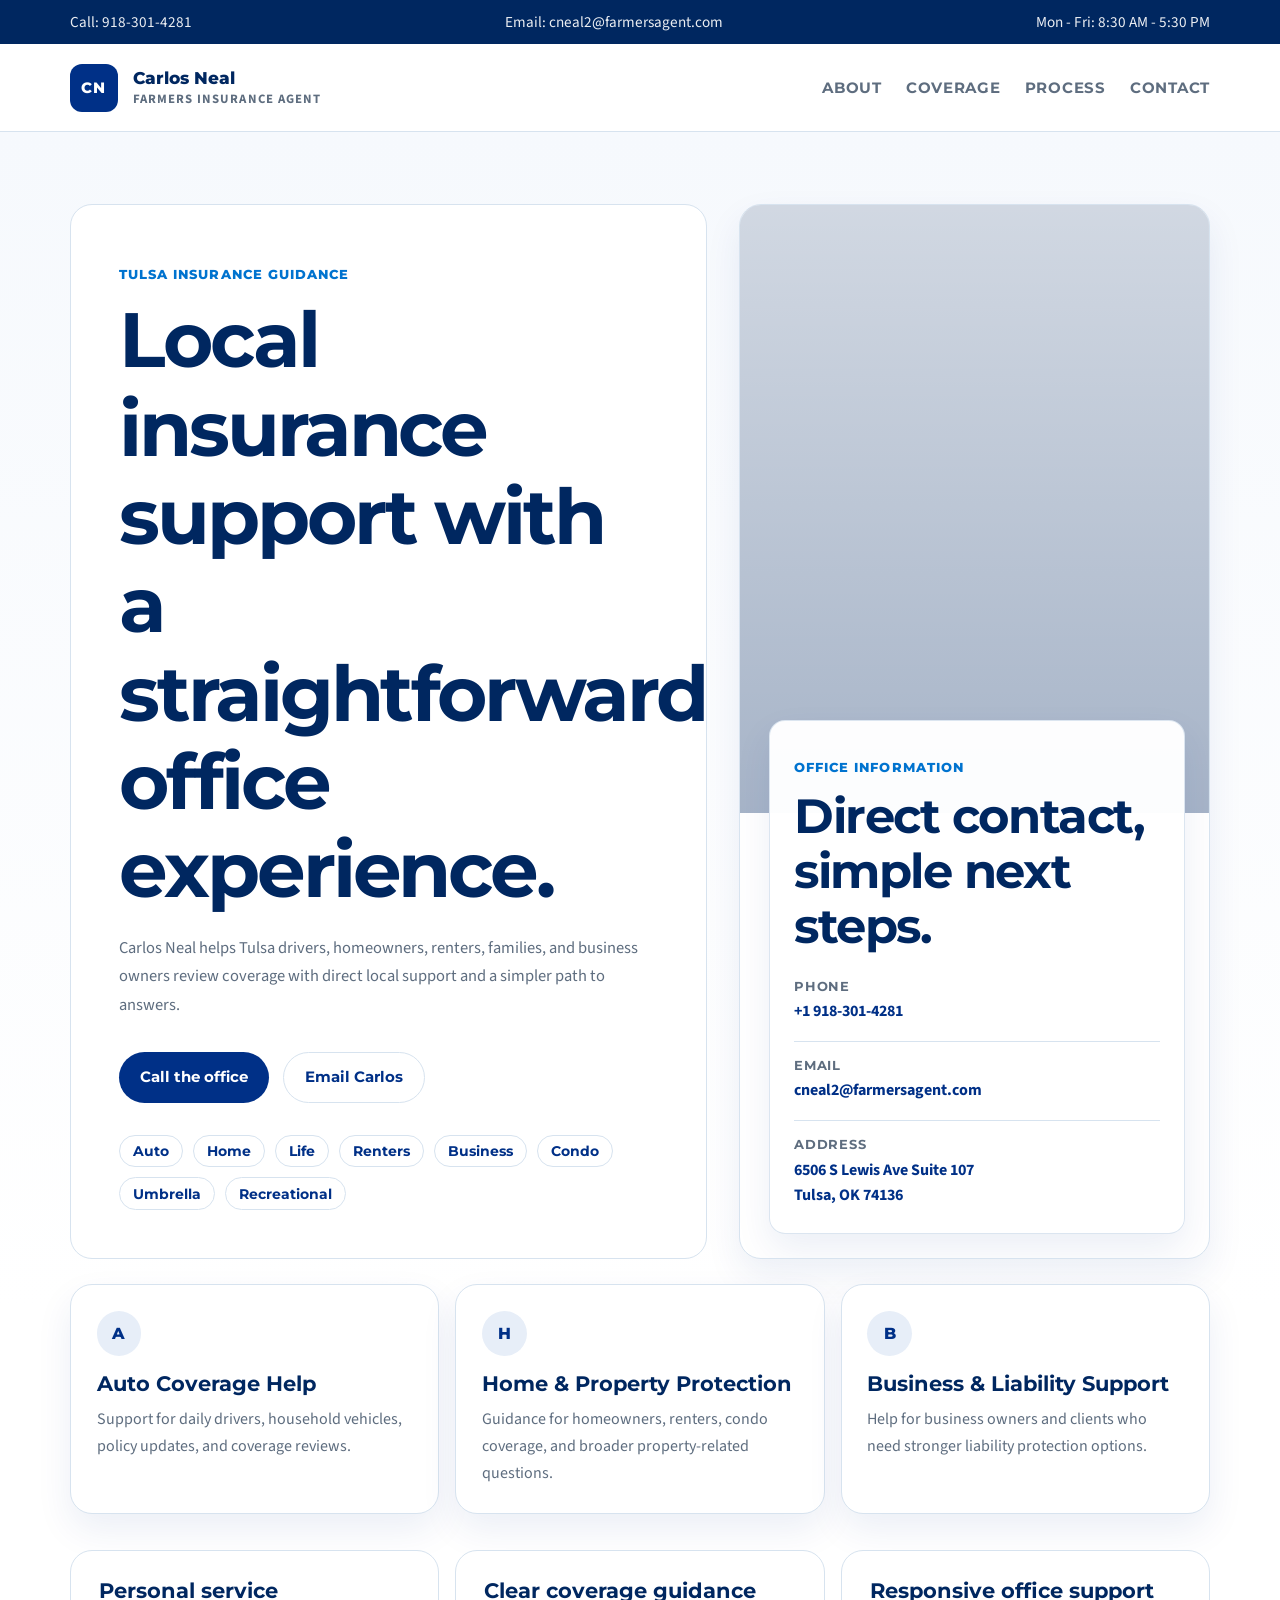
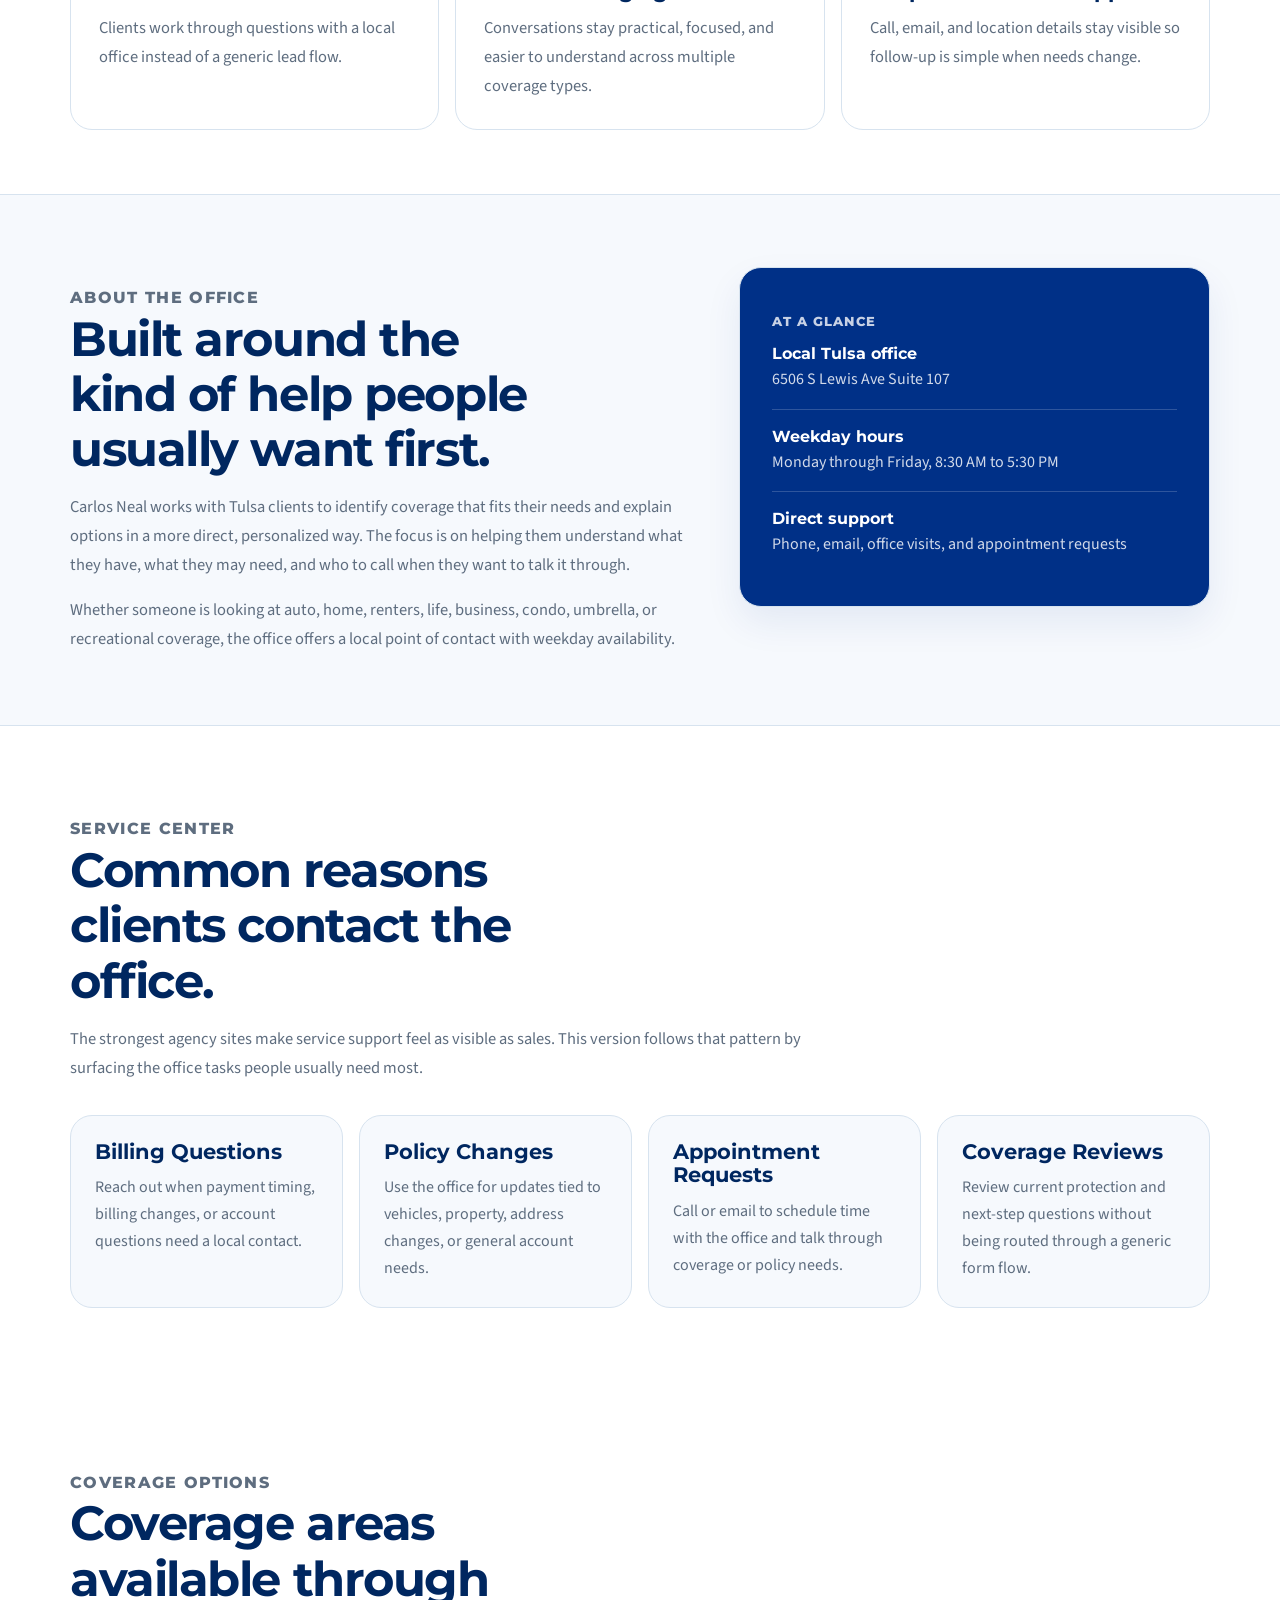
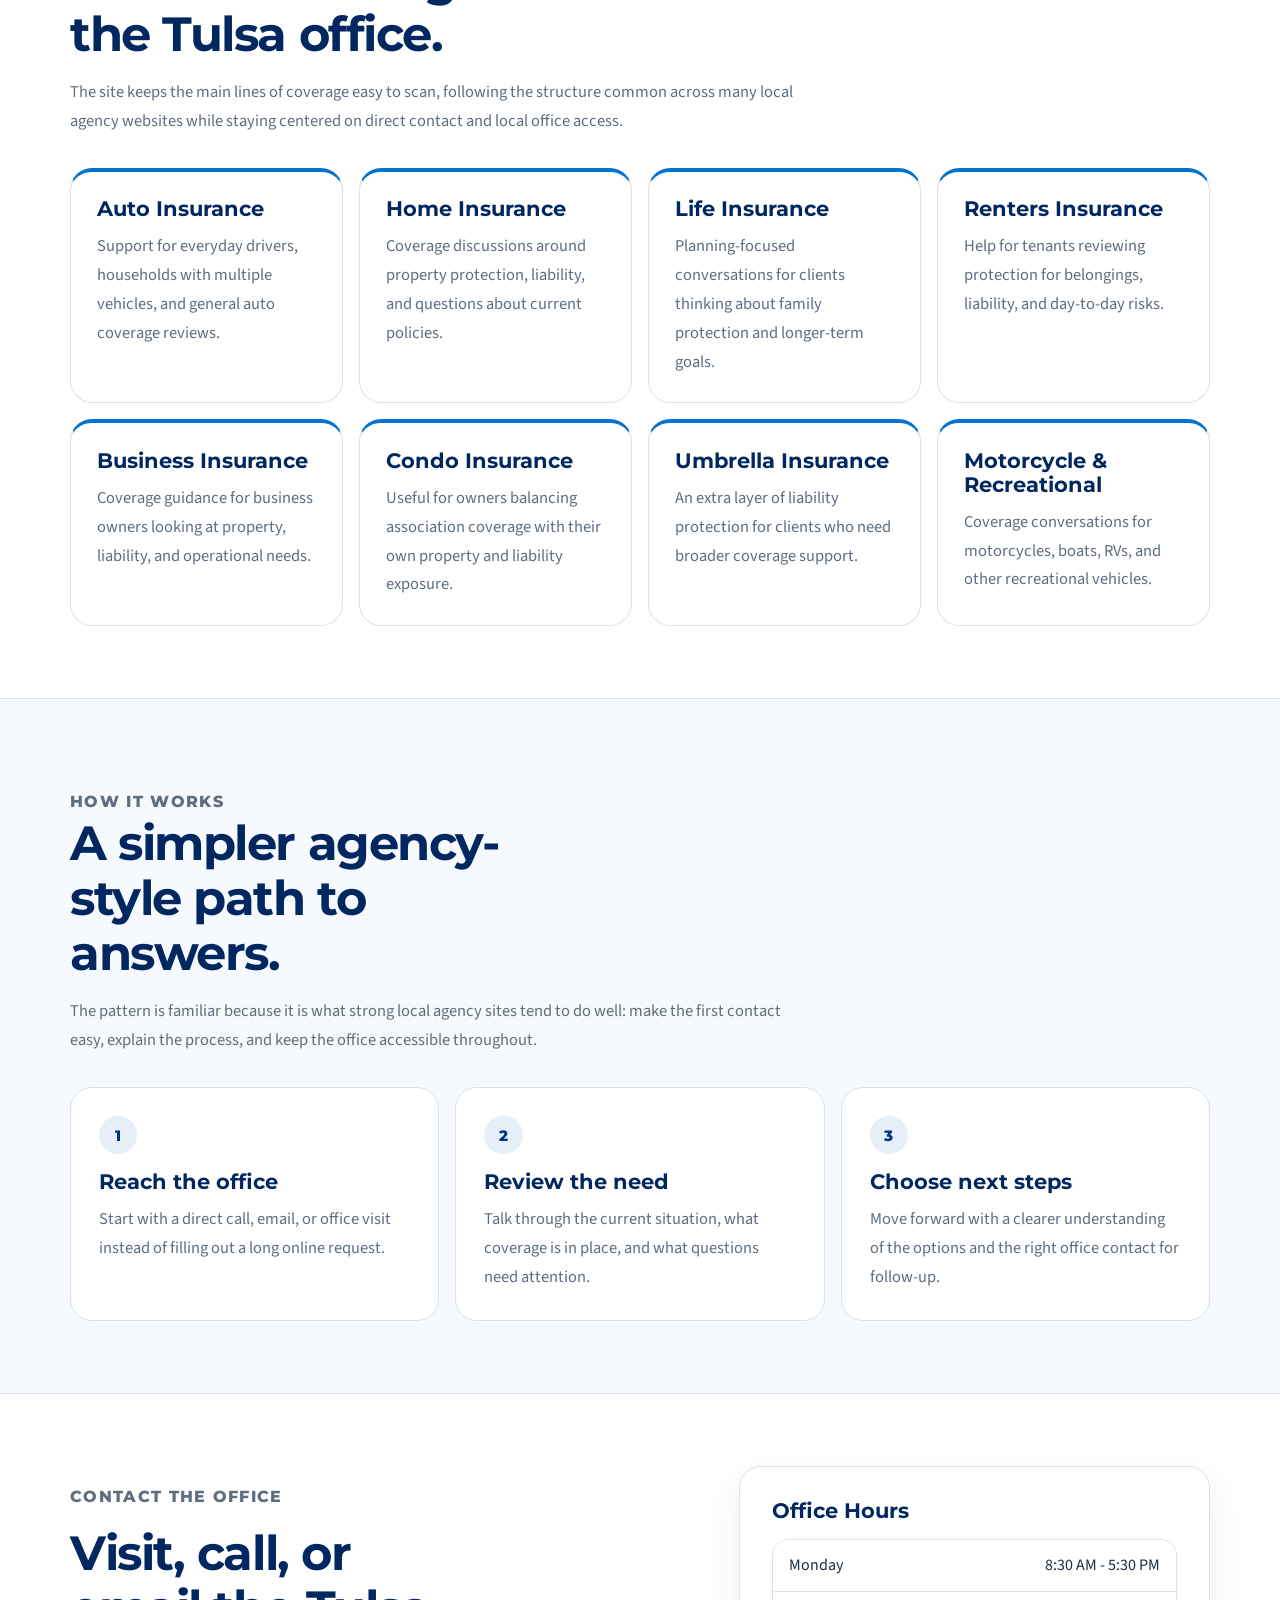
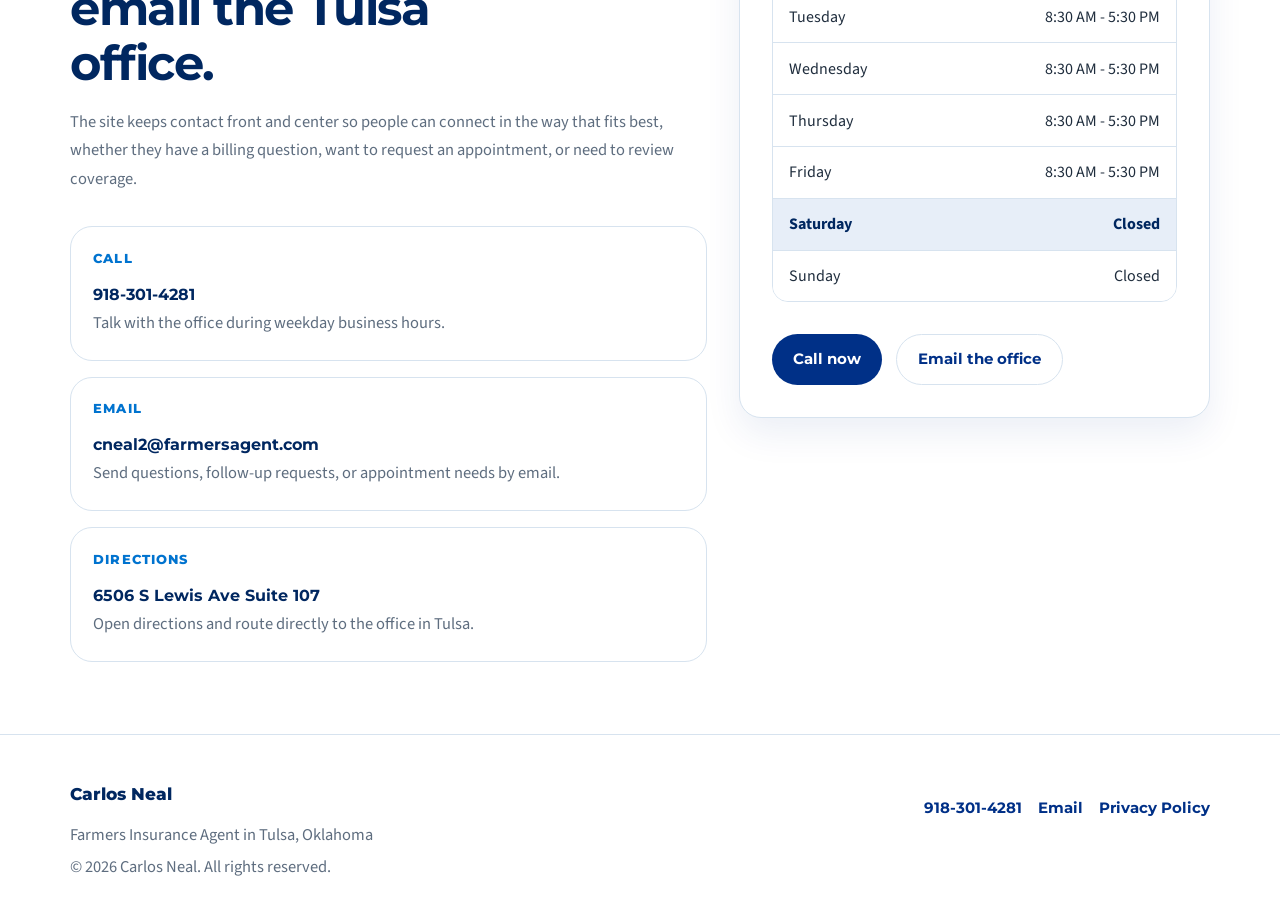
==== index.html @ a87cda7f "Add stronger visual layout inspired by KC Insurance Solutions" ====
<!DOCTYPE html>
<html lang="en">
<head>
    <meta charset="UTF-8">
    <meta name="viewport" content="width=device-width, initial-scale=1.0">
    <title>Carlos Neal | Tulsa Insurance Guidance</title>
    <meta name="description" content="Carlos Neal is a Farmers Insurance agent in Tulsa, Oklahoma offering personalized help with auto, home, life, renters, business, condo, umbrella, and recreational coverage.">
    <meta property="og:title" content="Carlos Neal | Tulsa Insurance Guidance">
    <meta property="og:description" content="Local insurance guidance in Tulsa with direct office contact, straightforward coverage conversations, and a personalized approach.">
    <meta property="og:type" content="website">
    <meta property="og:site_name" content="Carlos Neal Insurance">
    <meta name="theme-color" content="#003087">
    <link rel="preconnect" href="https://fonts.googleapis.com">
    <link rel="preconnect" href="https://fonts.gstatic.com" crossorigin>
    <link href="https://fonts.googleapis.com/css2?family=Montserrat:wght@500;600;700;800&family=Source+Sans+3:wght@400;500;600;700&display=swap" rel="stylesheet">
    <link rel="icon" type="image/svg+xml" href="favicon.svg">
    <link rel="stylesheet" href="styles.css">
    <script type="application/ld+json">
        {
            "@context": "https://schema.org",
            "@type": "InsuranceAgency",
            "name": "Carlos Neal",
            "description": "Tulsa Farmers Insurance agent helping clients review auto, home, life, renters, business, condo, umbrella, and recreational coverage.",
            "url": "https://agents.farmers.com/ok/tulsa/carlos-neal/",
            "telephone": "+1-918-301-4281",
            "email": "cneal2@farmersagent.com",
            "address": {
                "@type": "PostalAddress",
                "streetAddress": "6506 S Lewis Ave Suite 107",
                "addressLocality": "Tulsa",
                "addressRegion": "OK",
                "postalCode": "74136",
                "addressCountry": "US"
            },
            "openingHoursSpecification": [
                {
                    "@type": "OpeningHoursSpecification",
                    "dayOfWeek": "Monday",
                    "opens": "08:30",
                    "closes": "17:30"
                },
                {
                    "@type": "OpeningHoursSpecification",
                    "dayOfWeek": "Tuesday",
                    "opens": "08:30",
                    "closes": "17:30"
                },
                {
                    "@type": "OpeningHoursSpecification",
                    "dayOfWeek": "Wednesday",
                    "opens": "08:30",
                    "closes": "17:30"
                },
                {
                    "@type": "OpeningHoursSpecification",
                    "dayOfWeek": "Thursday",
                    "opens": "08:30",
                    "closes": "17:30"
                },
                {
                    "@type": "OpeningHoursSpecification",
                    "dayOfWeek": "Friday",
                    "opens": "08:30",
                    "closes": "17:30"
                }
            ],
            "areaServed": {
                "@type": "City",
                "name": "Tulsa"
            }
        }
    </script>
</head>
<body>
    <div class="utility-bar">
        <div class="container utility-row">
            <a href="tel:+19183014281">Call: 918-301-4281</a>
            <a href="mailto:cneal2@farmersagent.com">Email: cneal2@farmersagent.com</a>
            <span>Mon - Fri: 8:30 AM - 5:30 PM</span>
        </div>
    </div>

    <header class="site-header">
        <div class="container header-row">
            <a class="brand" href="#top" aria-label="Carlos Neal home">
                <span class="brand-badge">CN</span>
                <span class="brand-copy">
                    <span class="brand-name">Carlos Neal</span>
                    <span class="brand-subtitle">Farmers Insurance Agent</span>
                </span>
            </a>

            <button class="menu-toggle" type="button" aria-expanded="false" aria-controls="site-nav">
                Menu
            </button>

            <nav class="site-nav" id="site-nav" aria-label="Primary">
                <a href="#about">About</a>
                <a href="#coverage">Coverage</a>
                <a href="#process">Process</a>
                <a href="#contact" class="nav-link-strong">Contact</a>
            </nav>
        </div>
    </header>

    <main id="top">
        <section class="hero">
            <div class="container hero-layout">
                <div class="hero-copy reveal">
                    <p class="eyebrow">Tulsa Insurance Guidance</p>
                    <h1>Local insurance support with a straightforward office experience.</h1>
                    <p class="lead">
                        Carlos Neal helps Tulsa drivers, homeowners, renters, families, and business owners review
                        coverage with direct local support and a simpler path to answers.
                    </p>

                    <div class="hero-actions">
                        <a class="button button-primary" href="tel:+19183014281">Call the office</a>
                        <a class="button button-secondary" href="mailto:cneal2@farmersagent.com">Email Carlos</a>
                    </div>

                    <div class="coverage-pills" aria-label="Coverage categories">
                        <span>Auto</span>
                        <span>Home</span>
                        <span>Life</span>
                        <span>Renters</span>
                        <span>Business</span>
                        <span>Condo</span>
                        <span>Umbrella</span>
                        <span>Recreational</span>
                    </div>
                </div>

                <aside class="hero-media reveal" aria-label="Tulsa office overview">
                    <div class="hero-media-image"></div>
                    <div class="hero-media-card">
                        <p class="card-kicker">Office information</p>
                        <h2>Direct contact, simple next steps.</h2>

                        <div class="office-detail-list">
                            <div class="office-detail">
                                <span>Phone</span>
                                <a href="tel:+19183014281">+1 918-301-4281</a>
                            </div>
                            <div class="office-detail">
                                <span>Email</span>
                                <a href="mailto:cneal2@farmersagent.com">cneal2@farmersagent.com</a>
                            </div>
                            <div class="office-detail">
                                <span>Address</span>
                                <a href="https://maps.google.com/?q=6506+S+Lewis+Ave+Suite+107+Tulsa+OK+74136" target="_blank" rel="noreferrer">
                                    6506 S Lewis Ave Suite 107<br>
                                    Tulsa, OK 74136
                                </a>
                            </div>
                        </div>
                    </div>
                </aside>
            </div>
        </section>

        <section class="service-highlights">
            <div class="container highlight-grid">
                <article class="highlight-card reveal">
                    <span class="highlight-icon">A</span>
                    <h3>Auto Coverage Help</h3>
                    <p>Support for daily drivers, household vehicles, policy updates, and coverage reviews.</p>
                </article>
                <article class="highlight-card reveal">
                    <span class="highlight-icon">H</span>
                    <h3>Home &amp; Property Protection</h3>
                    <p>Guidance for homeowners, renters, condo coverage, and broader property-related questions.</p>
                </article>
                <article class="highlight-card reveal">
                    <span class="highlight-icon">B</span>
                    <h3>Business &amp; Liability Support</h3>
                    <p>Help for business owners and clients who need stronger liability protection options.</p>
                </article>
            </div>
        </section>

        <section class="trust-section">
            <div class="container trust-grid">
                <article class="trust-card reveal">
                    <h3>Personal service</h3>
                    <p>Clients work through questions with a local office instead of a generic lead flow.</p>
                </article>
                <article class="trust-card reveal">
                    <h3>Clear coverage guidance</h3>
                    <p>Conversations stay practical, focused, and easier to understand across multiple coverage types.</p>
                </article>
                <article class="trust-card reveal">
                    <h3>Responsive office support</h3>
                    <p>Call, email, and location details stay visible so follow-up is simple when needs change.</p>
                </article>
            </div>
        </section>

        <section class="section section-soft" id="about">
            <div class="container split-layout">
                <div class="section-copy reveal">
                    <p class="eyebrow">About The Office</p>
                    <h2>Built around the kind of help people usually want first.</h2>
                    <p>
                        Carlos Neal works with Tulsa clients to identify coverage that fits their needs and explain
                        options in a more direct, personalized way. The focus is on helping them understand what they
                        have, what they may need, and who to call when they want to talk it through.
                    </p>
                    <p>
                        Whether someone is looking at auto, home, renters, life, business, condo, umbrella, or
                        recreational coverage, the office offers a local point of contact with weekday availability.
                    </p>
                </div>

                <div class="statement-card reveal">
                    <p class="statement-kicker">At a glance</p>
                    <div class="statement-item">
                        <strong>Local Tulsa office</strong>
                        <span>6506 S Lewis Ave Suite 107</span>
                    </div>
                    <div class="statement-item">
                        <strong>Weekday hours</strong>
                        <span>Monday through Friday, 8:30 AM to 5:30 PM</span>
                    </div>
                    <div class="statement-item">
                        <strong>Direct support</strong>
                        <span>Phone, email, office visits, and appointment requests</span>
                    </div>
                </div>
            </div>
        </section>

        <section class="section">
            <div class="container">
                <div class="section-heading reveal">
                    <p class="eyebrow">Service Center</p>
                    <h2>Common reasons clients contact the office.</h2>
                    <p>
                        The strongest agency sites make service support feel as visible as sales. This version follows
                        that pattern by surfacing the office tasks people usually need most.
                    </p>
                </div>

                <div class="service-center-grid">
                    <article class="service-center-card reveal">
                        <h3>Billing Questions</h3>
                        <p>Reach out when payment timing, billing changes, or account questions need a local contact.</p>
                    </article>
                    <article class="service-center-card reveal">
                        <h3>Policy Changes</h3>
                        <p>Use the office for updates tied to vehicles, property, address changes, or general account needs.</p>
                    </article>
                    <article class="service-center-card reveal">
                        <h3>Appointment Requests</h3>
                        <p>Call or email to schedule time with the office and talk through coverage or policy needs.</p>
                    </article>
                    <article class="service-center-card reveal">
                        <h3>Coverage Reviews</h3>
                        <p>Review current protection and next-step questions without being routed through a generic form flow.</p>
                    </article>
                </div>
            </div>
        </section>

        <section class="section" id="coverage">
            <div class="container">
                <div class="section-heading reveal">
                    <p class="eyebrow">Coverage Options</p>
                    <h2>Coverage areas available through the Tulsa office.</h2>
                    <p>
                        The site keeps the main lines of coverage easy to scan, following the structure common across
                        many local agency websites while staying centered on direct contact and local office access.
                    </p>
                </div>

                <div class="coverage-grid">
                    <article class="coverage-card reveal">
                        <h3>Auto Insurance</h3>
                        <p>Support for everyday drivers, households with multiple vehicles, and general auto coverage reviews.</p>
                    </article>
                    <article class="coverage-card reveal">
                        <h3>Home Insurance</h3>
                        <p>Coverage discussions around property protection, liability, and questions about current policies.</p>
                    </article>
                    <article class="coverage-card reveal">
                        <h3>Life Insurance</h3>
                        <p>Planning-focused conversations for clients thinking about family protection and longer-term goals.</p>
                    </article>
                    <article class="coverage-card reveal">
                        <h3>Renters Insurance</h3>
                        <p>Help for tenants reviewing protection for belongings, liability, and day-to-day risks.</p>
                    </article>
                    <article class="coverage-card reveal">
                        <h3>Business Insurance</h3>
                        <p>Coverage guidance for business owners looking at property, liability, and operational needs.</p>
                    </article>
                    <article class="coverage-card reveal">
                        <h3>Condo Insurance</h3>
                        <p>Useful for owners balancing association coverage with their own property and liability exposure.</p>
                    </article>
                    <article class="coverage-card reveal">
                        <h3>Umbrella Insurance</h3>
                        <p>An extra layer of liability protection for clients who need broader coverage support.</p>
                    </article>
                    <article class="coverage-card reveal">
                        <h3>Motorcycle &amp; Recreational</h3>
                        <p>Coverage conversations for motorcycles, boats, RVs, and other recreational vehicles.</p>
                    </article>
                </div>
            </div>
        </section>

        <section class="section section-soft" id="process">
            <div class="container">
                <div class="section-heading reveal">
                    <p class="eyebrow">How It Works</p>
                    <h2>A simpler agency-style path to answers.</h2>
                    <p>
                        The pattern is familiar because it is what strong local agency sites tend to do well: make the
                        first contact easy, explain the process, and keep the office accessible throughout.
                    </p>
                </div>

                <div class="process-grid">
                    <article class="process-card reveal">
                        <span class="process-step">1</span>
                        <h3>Reach the office</h3>
                        <p>Start with a direct call, email, or office visit instead of filling out a long online request.</p>
                    </article>
                    <article class="process-card reveal">
                        <span class="process-step">2</span>
                        <h3>Review the need</h3>
                        <p>Talk through the current situation, what coverage is in place, and what questions need attention.</p>
                    </article>
                    <article class="process-card reveal">
                        <span class="process-step">3</span>
                        <h3>Choose next steps</h3>
                        <p>Move forward with a clearer understanding of the options and the right office contact for follow-up.</p>
                    </article>
                </div>
            </div>
        </section>

        <section class="section" id="contact">
            <div class="container contact-layout">
                <div class="contact-copy reveal">
                    <p class="eyebrow">Contact The Office</p>
                    <h2>Visit, call, or email the Tulsa office.</h2>
                    <p>
                        The site keeps contact front and center so people can connect in the way that fits best,
                        whether they have a billing question, want to request an appointment, or need to review coverage.
                    </p>

                    <div class="contact-cards">
                        <a class="contact-card reveal" href="tel:+19183014281">
                            <span>Call</span>
                            <strong>918-301-4281</strong>
                            <p>Talk with the office during weekday business hours.</p>
                        </a>
                        <a class="contact-card reveal" href="mailto:cneal2@farmersagent.com">
                            <span>Email</span>
                            <strong>cneal2@farmersagent.com</strong>
                            <p>Send questions, follow-up requests, or appointment needs by email.</p>
                        </a>
                        <a class="contact-card reveal" href="https://maps.google.com/?q=6506+S+Lewis+Ave+Suite+107+Tulsa+OK+74136" target="_blank" rel="noreferrer">
                            <span>Directions</span>
                            <strong>6506 S Lewis Ave Suite 107</strong>
                            <p>Open directions and route directly to the office in Tulsa.</p>
                        </a>
                    </div>
                </div>

                <div class="hours-panel reveal">
                    <h3>Office Hours</h3>
                    <div class="hours-list" aria-label="Office hours">
                        <div class="hours-row" data-day="1"><span>Monday</span><span>8:30 AM - 5:30 PM</span></div>
                        <div class="hours-row" data-day="2"><span>Tuesday</span><span>8:30 AM - 5:30 PM</span></div>
                        <div class="hours-row" data-day="3"><span>Wednesday</span><span>8:30 AM - 5:30 PM</span></div>
                        <div class="hours-row" data-day="4"><span>Thursday</span><span>8:30 AM - 5:30 PM</span></div>
                        <div class="hours-row" data-day="5"><span>Friday</span><span>8:30 AM - 5:30 PM</span></div>
                        <div class="hours-row" data-day="6"><span>Saturday</span><span>Closed</span></div>
                        <div class="hours-row" data-day="0"><span>Sunday</span><span>Closed</span></div>
                    </div>

                    <div class="hours-actions">
                        <a class="button button-primary" href="tel:+19183014281">Call now</a>
                        <a class="button button-secondary" href="mailto:cneal2@farmersagent.com">Email the office</a>
                    </div>
                </div>
            </div>
        </section>
    </main>

    <footer class="site-footer">
        <div class="container footer-row">
            <div>
                <p class="footer-title">Carlos Neal</p>
                <p class="footer-text">Farmers Insurance Agent in Tulsa, Oklahoma</p>
            </div>
            <div class="footer-links">
                <a href="tel:+19183014281">918-301-4281</a>
                <a href="mailto:cneal2@farmersagent.com">Email</a>
                <a href="privacy-policy.html">Privacy Policy</a>
            </div>
        </div>
        <div class="container footer-bottom">
            <p>&copy; <span id="currentYear"></span> Carlos Neal. All rights reserved.</p>
        </div>
    </footer>

    <script src="script.js"></script>
</body>
</html>
---- styles.css ----
:root {
    --blue-950: #002760;
    --blue-900: #003087;
    --blue-700: #0073cf;
    --blue-050: #e7eef8;
    --blue-025: #f6f9fd;
    --text-900: #1f2d3d;
    --text-700: #5e6d7f;
    --line: #d7e3ef;
    --white: #ffffff;
    --shadow-soft: 0 16px 36px rgba(0, 48, 135, 0.08);
    --radius-lg: 22px;
    --radius-md: 16px;
    --radius-sm: 10px;
    --container: 1140px;
}

* {
    box-sizing: border-box;
}

html {
    scroll-behavior: smooth;
}

body {
    margin: 0;
    font-family: "Source Sans 3", sans-serif;
    color: var(--text-900);
    background: var(--white);
}

a {
    color: inherit;
}

button,
input,
textarea,
select {
    font: inherit;
}

.container {
    width: min(var(--container), calc(100% - 2rem));
    margin: 0 auto;
}

.utility-bar {
    background: var(--blue-950);
    color: rgba(255, 255, 255, 0.92);
    font-size: 0.95rem;
}

.utility-row {
    display: flex;
    flex-wrap: wrap;
    justify-content: space-between;
    gap: 0.75rem 1.5rem;
    padding: 0.7rem 0;
}

.utility-row a {
    text-decoration: none;
}

.site-header {
    position: sticky;
    top: 0;
    z-index: 100;
    background: rgba(255, 255, 255, 0.97);
    border-bottom: 1px solid var(--line);
    backdrop-filter: blur(12px);
}

.header-row {
    display: flex;
    align-items: center;
    justify-content: space-between;
    gap: 1.5rem;
    min-height: 5.4rem;
}

.brand {
    display: inline-flex;
    align-items: center;
    gap: 0.95rem;
    text-decoration: none;
}

.brand-badge {
    display: inline-flex;
    align-items: center;
    justify-content: center;
    width: 3rem;
    height: 3rem;
    border-radius: 12px;
    background: var(--blue-900);
    color: var(--white);
    font-family: "Montserrat", sans-serif;
    font-size: 0.95rem;
    font-weight: 800;
    letter-spacing: 0.08em;
}

.brand-copy {
    display: grid;
    gap: 0.12rem;
}

.brand-name,
.footer-title {
    font-family: "Montserrat", sans-serif;
    font-size: 1.05rem;
    font-weight: 800;
    color: var(--blue-950);
}

.brand-subtitle {
    color: var(--text-700);
    font-size: 0.8rem;
    font-weight: 700;
    letter-spacing: 0.08em;
    text-transform: uppercase;
}

.site-nav {
    display: flex;
    align-items: center;
    gap: 1.5rem;
}

.site-nav a {
    font-family: "Montserrat", sans-serif;
    font-size: 0.92rem;
    font-weight: 700;
    color: var(--text-700);
    text-decoration: none;
    text-transform: uppercase;
    letter-spacing: 0.05em;
}

.site-nav a:hover,
.site-nav a:focus-visible,
.nav-link-strong {
    color: var(--blue-900);
}

.site-nav-static {
    display: flex !important;
    position: static;
    padding: 0;
    border: 0;
    background: transparent;
    box-shadow: none;
}

.menu-toggle {
    display: none;
    padding: 0.75rem 1rem;
    border: 1px solid var(--line);
    border-radius: 999px;
    background: var(--white);
    color: var(--blue-900);
    font-family: "Montserrat", sans-serif;
    font-size: 0.9rem;
    font-weight: 700;
}

.hero {
    padding: 4.5rem 0 3rem;
    background: linear-gradient(180deg, var(--blue-025) 0%, var(--white) 100%);
}

.hero-layout,
.split-layout,
.contact-layout {
    display: grid;
    grid-template-columns: minmax(0, 1.15fr) minmax(320px, 0.85fr);
    gap: 2rem;
    align-items: start;
}

.hero-copy,
.hero-card,
.hero-media,
.trust-card,
.highlight-card,
.statement-card,
.coverage-card,
.process-card,
.contact-card,
.service-center-card,
.hours-panel,
.policy-card {
    background: var(--white);
    border: 1px solid var(--line);
    border-radius: var(--radius-lg);
}

.hero-copy {
    padding: 3rem;
}

.hero-card,
.hero-media,
.statement-card,
.hours-panel,
.policy-card {
    padding: 2rem;
    box-shadow: var(--shadow-soft);
}

.eyebrow,
.card-kicker,
.statement-kicker,
.contact-card span {
    display: inline-block;
    margin-bottom: 0.9rem;
    color: var(--blue-700);
    font-family: "Montserrat", sans-serif;
    font-size: 0.82rem;
    font-weight: 800;
    letter-spacing: 0.08em;
    text-transform: uppercase;
}

h1,
h2,
h3 {
    margin: 0;
    font-family: "Montserrat", sans-serif;
    color: var(--blue-950);
    line-height: 1.15;
}

h1 {
    max-width: 11ch;
    font-size: clamp(3rem, 6vw, 4.9rem);
    letter-spacing: -0.04em;
}

h2 {
    max-width: 14ch;
    font-size: clamp(2rem, 4vw, 3rem);
    letter-spacing: -0.03em;
}

h3 {
    font-size: 1.3rem;
}

.lead,
.section-heading p,
.section-copy p,
.trust-card p,
.coverage-card p,
.process-card p,
.contact-card p,
.footer-text,
.footer-bottom p,
.office-callout,
.policy-copy p,
.policy-copy li {
    margin: 0;
    color: var(--text-700);
    font-size: 1.03rem;
    line-height: 1.75;
}

.lead {
    margin-top: 1.2rem;
    max-width: 42rem;
}

.hero-actions,
.hours-actions {
    display: flex;
    flex-wrap: wrap;
    gap: 0.9rem;
    margin-top: 2rem;
}

.button {
    display: inline-flex;
    align-items: center;
    justify-content: center;
    min-height: 3.15rem;
    padding: 0.85rem 1.3rem;
    border-radius: 999px;
    font-family: "Montserrat", sans-serif;
    font-size: 0.92rem;
    font-weight: 700;
    text-decoration: none;
    transition: transform 160ms ease, background-color 160ms ease, color 160ms ease, border-color 160ms ease;
}

.button:hover,
.button:focus-visible {
    transform: translateY(-1px);
}

.button-primary {
    background: var(--blue-900);
    color: var(--white);
}

.button-primary:hover,
.button-primary:focus-visible {
    background: var(--blue-950);
}

.button-secondary {
    border: 1px solid var(--line);
    background: var(--white);
    color: var(--blue-900);
}

.button-secondary:hover,
.button-secondary:focus-visible {
    border-color: var(--blue-700);
}

.coverage-pills {
    display: flex;
    flex-wrap: wrap;
    gap: 0.65rem;
    margin-top: 2rem;
}

.coverage-pills span {
    padding: 0.45rem 0.8rem;
    border: 1px solid var(--line);
    border-radius: 999px;
    background: var(--white);
    color: var(--blue-900);
    font-family: "Montserrat", sans-serif;
    font-size: 0.86rem;
    font-weight: 700;
}

.hero-card h2 {
    max-width: 10ch;
}

.hero-media {
    position: relative;
    min-height: 100%;
    padding: 0;
    overflow: hidden;
}

.hero-media-image {
    min-height: 100%;
    background:
        linear-gradient(180deg, rgba(0, 39, 96, 0.18), rgba(0, 39, 96, 0.35)),
        url('https://www.publicdomainpictures.net/pictures/120000/velka/tulsa-oklahoma-downtown-1425480245xHe.jpg');
    background-position: center;
    background-size: cover;
    min-height: 38rem;
}

.hero-media-card {
    position: absolute;
    right: 1.5rem;
    bottom: 1.5rem;
    width: min(26rem, calc(100% - 3rem));
    padding: 1.5rem;
    border-radius: var(--radius-md);
    background: rgba(255, 255, 255, 0.97);
    border: 1px solid rgba(215, 227, 239, 0.9);
    box-shadow: var(--shadow-soft);
}

.office-detail-list {
    display: grid;
    gap: 1rem;
    margin-top: 1.5rem;
}

.office-detail {
    display: grid;
    gap: 0.35rem;
    padding-bottom: 1rem;
    border-bottom: 1px solid var(--line);
}

.office-detail:last-child {
    border-bottom: 0;
    padding-bottom: 0;
}

.office-detail span {
    color: var(--text-700);
    font-family: "Montserrat", sans-serif;
    font-size: 0.8rem;
    font-weight: 700;
    letter-spacing: 0.06em;
    text-transform: uppercase;
}

.office-detail a {
    color: var(--blue-900);
    font-size: 1rem;
    font-weight: 700;
    line-height: 1.6;
    text-decoration: none;
}

.office-callout {
    margin-top: 1.5rem;
    padding-top: 1.25rem;
    border-top: 1px solid var(--line);
}

.service-highlights {
    margin-top: -1.4rem;
    padding-bottom: 3rem;
}

.highlight-grid {
    display: grid;
    grid-template-columns: repeat(3, minmax(0, 1fr));
    gap: 1rem;
}

.highlight-card {
    padding: 1.6rem;
    box-shadow: var(--shadow-soft);
}

.highlight-icon {
    display: inline-flex;
    align-items: center;
    justify-content: center;
    width: 2.8rem;
    height: 2.8rem;
    margin-bottom: 1rem;
    border-radius: 999px;
    background: var(--blue-050);
    color: var(--blue-900);
    font-family: "Montserrat", sans-serif;
    font-size: 1rem;
    font-weight: 800;
}

.highlight-card h3 {
    margin-bottom: 0.65rem;
}

.highlight-card p,
.service-center-card p {
    margin: 0;
    color: var(--text-700);
    font-size: 1rem;
    line-height: 1.7;
}

.trust-section {
    margin-top: -0.75rem;
    padding-bottom: 4rem;
}

.trust-grid,
.coverage-grid,
.process-grid {
    display: grid;
    gap: 1rem;
}

.trust-grid {
    grid-template-columns: repeat(3, minmax(0, 1fr));
}

.trust-card,
.process-card {
    padding: 1.75rem;
}

.trust-card h3,
.process-card h3 {
    margin-bottom: 0.7rem;
}

.section {
    padding: 4.5rem 0;
}

.section-soft {
    background: var(--blue-025);
    border-top: 1px solid var(--line);
    border-bottom: 1px solid var(--line);
}

.section-heading {
    max-width: 46rem;
    margin-bottom: 2rem;
}

.section-heading p,
.section-copy p {
    margin-top: 1rem;
}

.statement-card {
    background: var(--blue-900);
    color: var(--white);
}

.statement-card .statement-kicker {
    color: rgba(255, 255, 255, 0.78);
}

.statement-item {
    display: grid;
    gap: 0.25rem;
    padding: 1rem 0;
    border-top: 1px solid rgba(255, 255, 255, 0.18);
}

.statement-item:first-of-type {
    border-top: 0;
    padding-top: 0;
}

.statement-item strong {
    font-family: "Montserrat", sans-serif;
    font-size: 1.02rem;
    font-weight: 700;
}

.statement-item span {
    color: rgba(255, 255, 255, 0.82);
    line-height: 1.6;
}

.coverage-grid {
    grid-template-columns: repeat(4, minmax(0, 1fr));
}

.coverage-card {
    padding: 1.6rem;
    border-top: 4px solid var(--blue-700);
}

.coverage-card h3 {
    margin-bottom: 0.7rem;
}

.process-grid {
    grid-template-columns: repeat(3, minmax(0, 1fr));
}

.service-center-grid {
    display: grid;
    grid-template-columns: repeat(4, minmax(0, 1fr));
    gap: 1rem;
}

.service-center-card {
    padding: 1.5rem;
    background: var(--blue-025);
}

.service-center-card h3 {
    margin-bottom: 0.65rem;
}

.process-step {
    display: inline-flex;
    align-items: center;
    justify-content: center;
    width: 2.4rem;
    height: 2.4rem;
    margin-bottom: 1rem;
    border-radius: 999px;
    background: var(--blue-050);
    color: var(--blue-900);
    font-family: "Montserrat", sans-serif;
    font-size: 0.95rem;
    font-weight: 800;
}

.contact-copy h2 {
    max-width: 12ch;
}

.contact-copy p {
    color: var(--text-700);
    font-size: 1.03rem;
    line-height: 1.75;
}

.contact-cards {
    display: grid;
    gap: 1rem;
    margin-top: 2rem;
}

.contact-card {
    display: grid;
    gap: 0.3rem;
    padding: 1.4rem;
    text-decoration: none;
}

.contact-card strong {
    color: var(--blue-950);
    font-family: "Montserrat", sans-serif;
    font-size: 1rem;
}

.hours-list {
    margin-top: 1rem;
    border: 1px solid var(--line);
    border-radius: var(--radius-md);
    overflow: hidden;
}

.hours-row {
    display: flex;
    justify-content: space-between;
    gap: 1rem;
    padding: 0.9rem 1rem;
    background: var(--white);
    border-bottom: 1px solid var(--line);
}

.hours-row:last-child {
    border-bottom: 0;
}

.hours-row.is-today {
    background: var(--blue-050);
    color: var(--blue-950);
    font-weight: 700;
}

.site-footer {
    padding: 2rem 0 2.5rem;
    border-top: 1px solid var(--line);
}

.footer-row,
.footer-bottom {
    display: flex;
    justify-content: space-between;
    align-items: center;
    gap: 1rem;
}

.footer-text,
.footer-bottom p {
    margin-top: 0.25rem;
}

.footer-links {
    display: flex;
    flex-wrap: wrap;
    gap: 1rem;
}

.footer-links a {
    color: var(--blue-900);
    font-family: "Montserrat", sans-serif;
    font-size: 0.92rem;
    font-weight: 700;
    text-decoration: none;
}

.policy-page {
    background: var(--blue-025);
}

.policy-shell {
    padding: 3rem 0 4rem;
}

.policy-title {
    max-width: none;
}

.policy-copy {
    margin-top: 1.5rem;
}

.policy-copy h2 {
    margin: 2rem 0 0.7rem;
    font-family: "Montserrat", sans-serif;
    color: var(--blue-950);
    font-size: 1.2rem;
}

.policy-copy ul {
    margin: 0 0 1rem;
    padding-left: 1.2rem;
}

.reveal {
    opacity: 0;
    transform: translateY(18px);
    transition: opacity 420ms ease, transform 420ms ease;
}

.reveal.is-visible {
    opacity: 1;
    transform: translateY(0);
}

@media (max-width: 1024px) {
    .hero-layout,
    .split-layout,
    .contact-layout,
    .trust-grid,
    .highlight-grid,
    .coverage-grid,
    .process-grid,
    .service-center-grid {
        grid-template-columns: repeat(2, minmax(0, 1fr));
    }

    .hero-layout,
    .split-layout,
    .contact-layout {
        grid-template-columns: 1fr;
    }
}

@media (max-width: 768px) {
    .site-nav {
        position: absolute;
        top: calc(100% + 0.75rem);
        right: 1rem;
        left: 1rem;
        display: none;
        flex-direction: column;
        align-items: flex-start;
        gap: 0.6rem;
        padding: 1rem;
        background: var(--white);
        border: 1px solid var(--line);
        border-radius: var(--radius-md);
        box-shadow: var(--shadow-soft);
    }

    .site-nav.is-open {
        display: flex;
    }

    .site-nav-static {
        display: flex !important;
        position: static;
        flex-direction: row;
        padding: 0;
        border: 0;
        box-shadow: none;
    }

    .menu-toggle {
        display: inline-flex;
    }

    .hero-copy,
    .hero-card,
    .hero-media-card,
    .trust-card,
    .highlight-card,
    .statement-card,
    .coverage-card,
    .process-card,
    .contact-card,
    .service-center-card,
    .hours-panel,
    .policy-card {
        padding: 1.5rem;
    }

    .trust-grid,
    .highlight-grid,
    .coverage-grid,
    .process-grid,
    .service-center-grid {
        grid-template-columns: 1fr;
    }

    .hero-media {
        min-height: 0;
    }

    .hero-media-image {
        min-height: 20rem;
    }

    .hero-media-card {
        position: static;
        width: auto;
        margin: 1rem;
    }

    .utility-row,
    .footer-row,
    .footer-bottom,
    .hours-row {
        flex-direction: column;
        align-items: flex-start;
    }

    h1 {
        max-width: 12ch;
    }
}

@media (prefers-reduced-motion: reduce) {
    html {
        scroll-behavior: auto;
    }

    .reveal,
    .button {
        transition: none;
        transform: none;
        opacity: 1;
    }
}
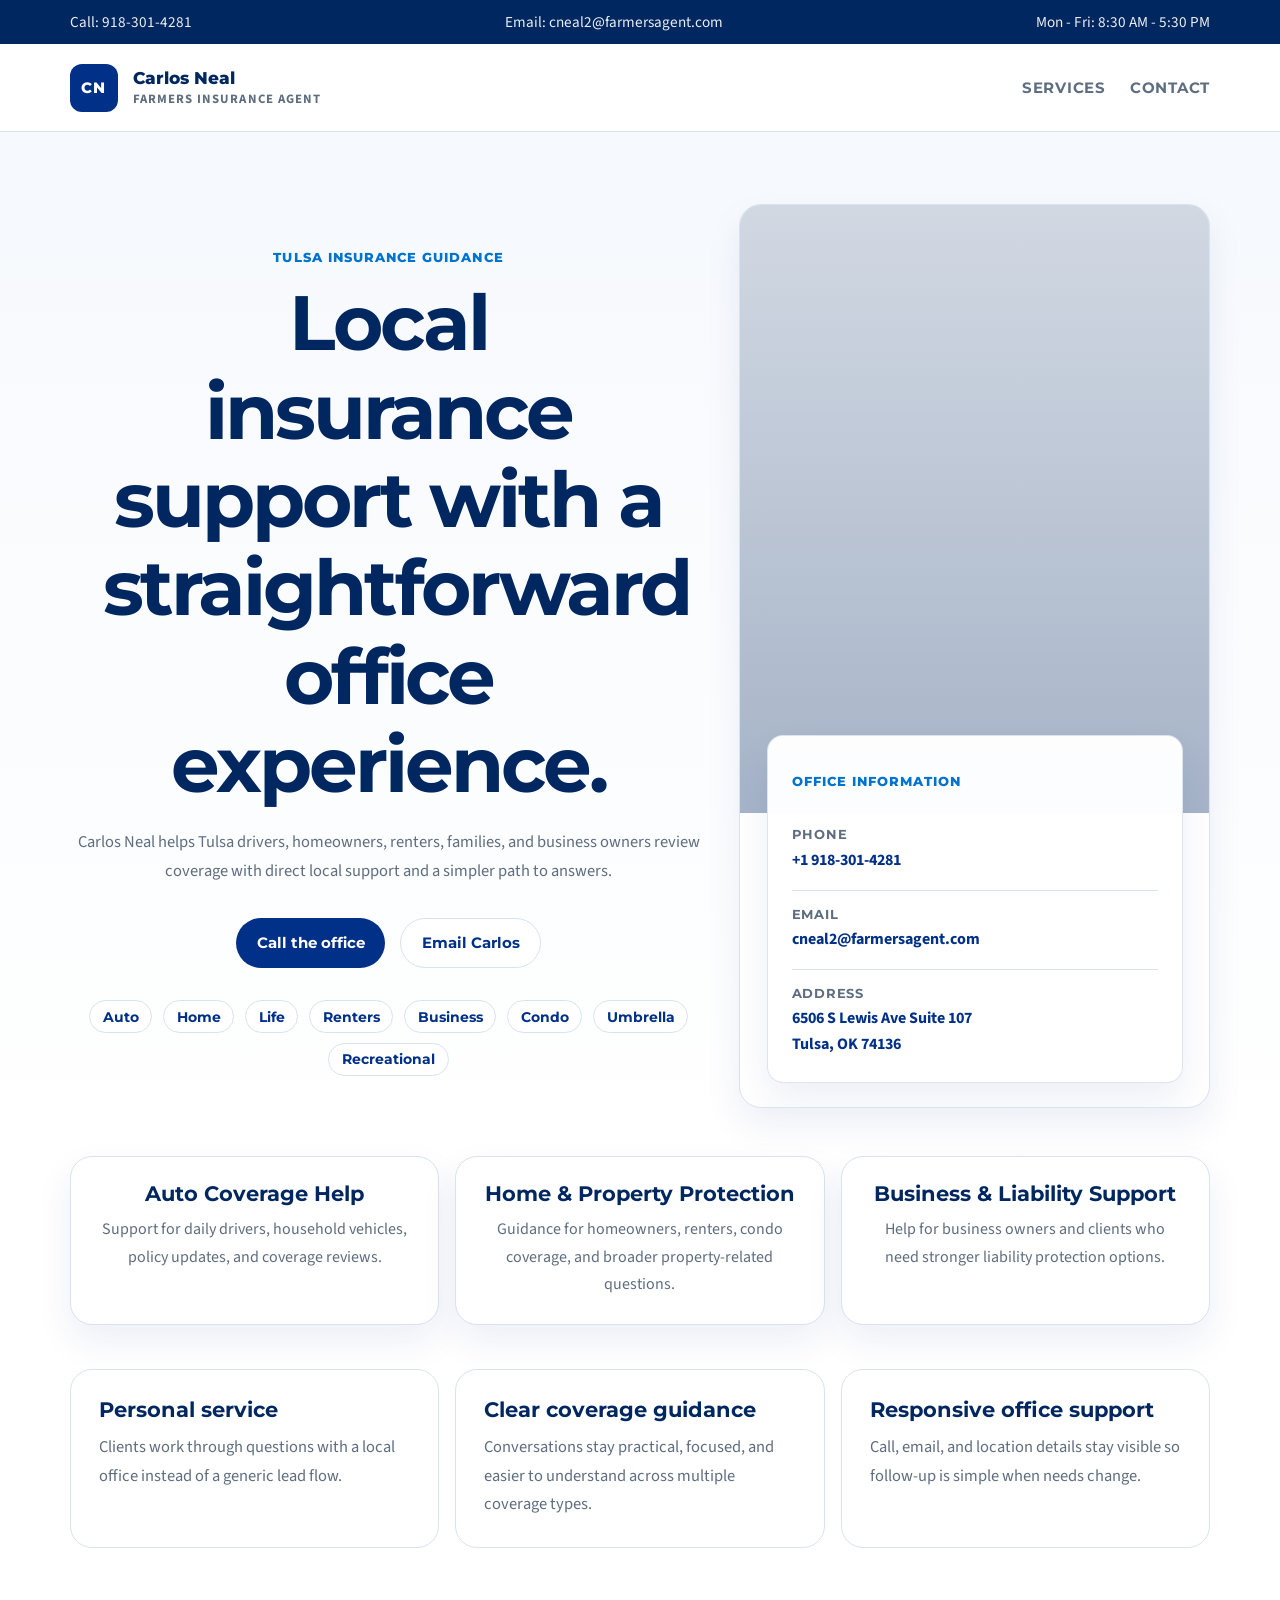
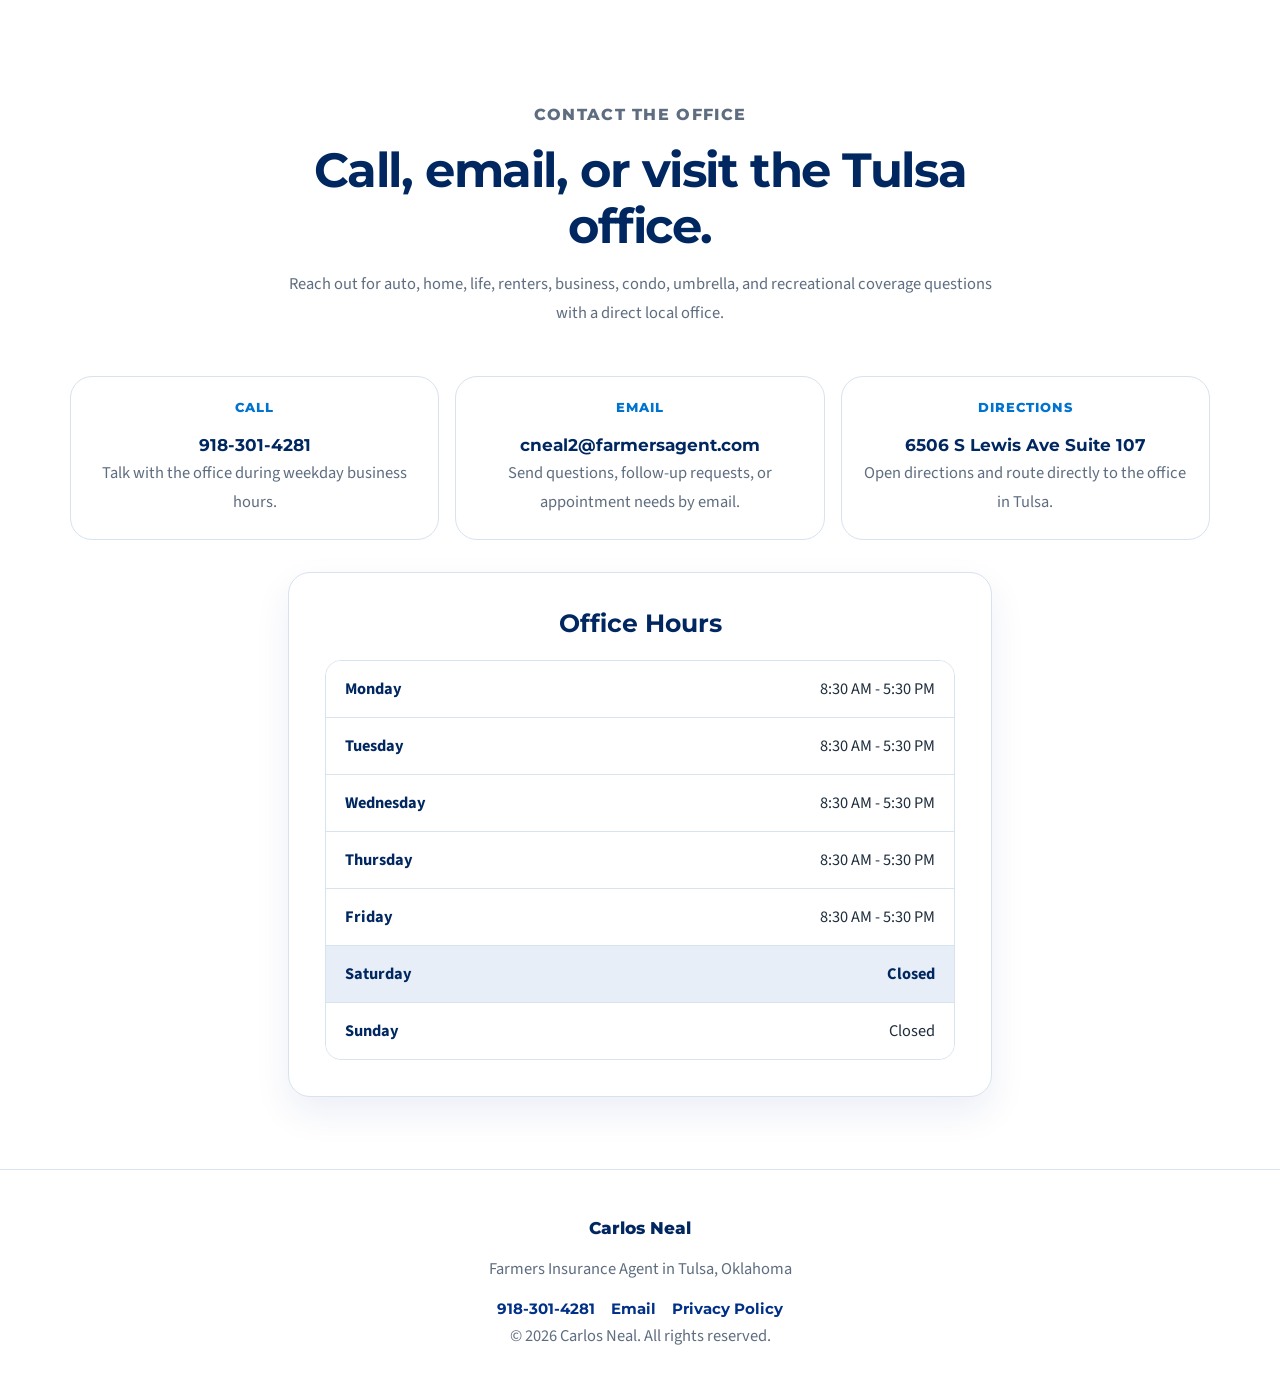
==== commit 06f3d607: "Refine layout and simplify landing page" ====
--- a/index.html
+++ b/index.html
@@ -95,9 +95,7 @@
             </button>
 
             <nav class="site-nav" id="site-nav" aria-label="Primary">
-                <a href="#about">About</a>
-                <a href="#coverage">Coverage</a>
-                <a href="#process">Process</a>
+                <a href="#services">Services</a>
                 <a href="#contact" class="nav-link-strong">Contact</a>
             </nav>
         </div>
@@ -135,7 +133,6 @@
                     <div class="hero-media-image"></div>
                     <div class="hero-media-card">
                         <p class="card-kicker">Office information</p>
-                        <h2>Direct contact, simple next steps.</h2>
 
                         <div class="office-detail-list">
                             <div class="office-detail">
@@ -159,20 +156,17 @@
             </div>
         </section>
 
-        <section class="service-highlights">
+        <section class="service-highlights" id="services">
             <div class="container highlight-grid">
                 <article class="highlight-card reveal">
-                    <span class="highlight-icon">A</span>
                     <h3>Auto Coverage Help</h3>
                     <p>Support for daily drivers, household vehicles, policy updates, and coverage reviews.</p>
                 </article>
                 <article class="highlight-card reveal">
-                    <span class="highlight-icon">H</span>
                     <h3>Home &amp; Property Protection</h3>
                     <p>Guidance for homeowners, renters, condo coverage, and broader property-related questions.</p>
                 </article>
                 <article class="highlight-card reveal">
-                    <span class="highlight-icon">B</span>
                     <h3>Business &amp; Liability Support</h3>
                     <p>Help for business owners and clients who need stronger liability protection options.</p>
                 </article>
@@ -196,178 +190,33 @@
             </div>
         </section>
 
-        <section class="section section-soft" id="about">
-            <div class="container split-layout">
-                <div class="section-copy reveal">
-                    <p class="eyebrow">About The Office</p>
-                    <h2>Built around the kind of help people usually want first.</h2>
-                    <p>
-                        Carlos Neal works with Tulsa clients to identify coverage that fits their needs and explain
-                        options in a more direct, personalized way. The focus is on helping them understand what they
-                        have, what they may need, and who to call when they want to talk it through.
-                    </p>
-                    <p>
-                        Whether someone is looking at auto, home, renters, life, business, condo, umbrella, or
-                        recreational coverage, the office offers a local point of contact with weekday availability.
-                    </p>
-                </div>
-
-                <div class="statement-card reveal">
-                    <p class="statement-kicker">At a glance</p>
-                    <div class="statement-item">
-                        <strong>Local Tulsa office</strong>
-                        <span>6506 S Lewis Ave Suite 107</span>
-                    </div>
-                    <div class="statement-item">
-                        <strong>Weekday hours</strong>
-                        <span>Monday through Friday, 8:30 AM to 5:30 PM</span>
-                    </div>
-                    <div class="statement-item">
-                        <strong>Direct support</strong>
-                        <span>Phone, email, office visits, and appointment requests</span>
-                    </div>
-                </div>
-            </div>
-        </section>
-
-        <section class="section">
-            <div class="container">
-                <div class="section-heading reveal">
-                    <p class="eyebrow">Service Center</p>
-                    <h2>Common reasons clients contact the office.</h2>
-                    <p>
-                        The strongest agency sites make service support feel as visible as sales. This version follows
-                        that pattern by surfacing the office tasks people usually need most.
-                    </p>
-                </div>
-
-                <div class="service-center-grid">
-                    <article class="service-center-card reveal">
-                        <h3>Billing Questions</h3>
-                        <p>Reach out when payment timing, billing changes, or account questions need a local contact.</p>
-                    </article>
-                    <article class="service-center-card reveal">
-                        <h3>Policy Changes</h3>
-                        <p>Use the office for updates tied to vehicles, property, address changes, or general account needs.</p>
-                    </article>
-                    <article class="service-center-card reveal">
-                        <h3>Appointment Requests</h3>
-                        <p>Call or email to schedule time with the office and talk through coverage or policy needs.</p>
-                    </article>
-                    <article class="service-center-card reveal">
-                        <h3>Coverage Reviews</h3>
-                        <p>Review current protection and next-step questions without being routed through a generic form flow.</p>
-                    </article>
-                </div>
-            </div>
-        </section>
-
-        <section class="section" id="coverage">
-            <div class="container">
-                <div class="section-heading reveal">
-                    <p class="eyebrow">Coverage Options</p>
-                    <h2>Coverage areas available through the Tulsa office.</h2>
-                    <p>
-                        The site keeps the main lines of coverage easy to scan, following the structure common across
-                        many local agency websites while staying centered on direct contact and local office access.
-                    </p>
-                </div>
-
-                <div class="coverage-grid">
-                    <article class="coverage-card reveal">
-                        <h3>Auto Insurance</h3>
-                        <p>Support for everyday drivers, households with multiple vehicles, and general auto coverage reviews.</p>
-                    </article>
-                    <article class="coverage-card reveal">
-                        <h3>Home Insurance</h3>
-                        <p>Coverage discussions around property protection, liability, and questions about current policies.</p>
-                    </article>
-                    <article class="coverage-card reveal">
-                        <h3>Life Insurance</h3>
-                        <p>Planning-focused conversations for clients thinking about family protection and longer-term goals.</p>
-                    </article>
-                    <article class="coverage-card reveal">
-                        <h3>Renters Insurance</h3>
-                        <p>Help for tenants reviewing protection for belongings, liability, and day-to-day risks.</p>
-                    </article>
-                    <article class="coverage-card reveal">
-                        <h3>Business Insurance</h3>
-                        <p>Coverage guidance for business owners looking at property, liability, and operational needs.</p>
-                    </article>
-                    <article class="coverage-card reveal">
-                        <h3>Condo Insurance</h3>
-                        <p>Useful for owners balancing association coverage with their own property and liability exposure.</p>
-                    </article>
-                    <article class="coverage-card reveal">
-                        <h3>Umbrella Insurance</h3>
-                        <p>An extra layer of liability protection for clients who need broader coverage support.</p>
-                    </article>
-                    <article class="coverage-card reveal">
-                        <h3>Motorcycle &amp; Recreational</h3>
-                        <p>Coverage conversations for motorcycles, boats, RVs, and other recreational vehicles.</p>
-                    </article>
-                </div>
-            </div>
-        </section>
-
-        <section class="section section-soft" id="process">
-            <div class="container">
-                <div class="section-heading reveal">
-                    <p class="eyebrow">How It Works</p>
-                    <h2>A simpler agency-style path to answers.</h2>
-                    <p>
-                        The pattern is familiar because it is what strong local agency sites tend to do well: make the
-                        first contact easy, explain the process, and keep the office accessible throughout.
-                    </p>
-                </div>
-
-                <div class="process-grid">
-                    <article class="process-card reveal">
-                        <span class="process-step">1</span>
-                        <h3>Reach the office</h3>
-                        <p>Start with a direct call, email, or office visit instead of filling out a long online request.</p>
-                    </article>
-                    <article class="process-card reveal">
-                        <span class="process-step">2</span>
-                        <h3>Review the need</h3>
-                        <p>Talk through the current situation, what coverage is in place, and what questions need attention.</p>
-                    </article>
-                    <article class="process-card reveal">
-                        <span class="process-step">3</span>
-                        <h3>Choose next steps</h3>
-                        <p>Move forward with a clearer understanding of the options and the right office contact for follow-up.</p>
-                    </article>
-                </div>
-            </div>
-        </section>
-
         <section class="section" id="contact">
             <div class="container contact-layout">
                 <div class="contact-copy reveal">
                     <p class="eyebrow">Contact The Office</p>
-                    <h2>Visit, call, or email the Tulsa office.</h2>
+                    <h2>Call, email, or visit the Tulsa office.</h2>
                     <p>
-                        The site keeps contact front and center so people can connect in the way that fits best,
-                        whether they have a billing question, want to request an appointment, or need to review coverage.
+                        Reach out for auto, home, life, renters, business, condo, umbrella, and recreational
+                        coverage questions with a direct local office.
                     </p>
-
-                    <div class="contact-cards">
-                        <a class="contact-card reveal" href="tel:+19183014281">
-                            <span>Call</span>
-                            <strong>918-301-4281</strong>
-                            <p>Talk with the office during weekday business hours.</p>
-                        </a>
-                        <a class="contact-card reveal" href="mailto:cneal2@farmersagent.com">
-                            <span>Email</span>
-                            <strong>cneal2@farmersagent.com</strong>
-                            <p>Send questions, follow-up requests, or appointment needs by email.</p>
-                        </a>
-                        <a class="contact-card reveal" href="https://maps.google.com/?q=6506+S+Lewis+Ave+Suite+107+Tulsa+OK+74136" target="_blank" rel="noreferrer">
-                            <span>Directions</span>
-                            <strong>6506 S Lewis Ave Suite 107</strong>
-                            <p>Open directions and route directly to the office in Tulsa.</p>
-                        </a>
-                    </div>
+                </div>
+
+                <div class="contact-cards">
+                    <a class="contact-card reveal" href="tel:+19183014281">
+                        <span>Call</span>
+                        <strong>918-301-4281</strong>
+                        <p>Talk with the office during weekday business hours.</p>
+                    </a>
+                    <a class="contact-card reveal" href="mailto:cneal2@farmersagent.com">
+                        <span>Email</span>
+                        <strong>cneal2@farmersagent.com</strong>
+                        <p>Send questions, follow-up requests, or appointment needs by email.</p>
+                    </a>
+                    <a class="contact-card reveal" href="https://maps.google.com/?q=6506+S+Lewis+Ave+Suite+107+Tulsa+OK+74136" target="_blank" rel="noreferrer">
+                        <span>Directions</span>
+                        <strong>6506 S Lewis Ave Suite 107</strong>
+                        <p>Open directions and route directly to the office in Tulsa.</p>
+                    </a>
                 </div>
 
                 <div class="hours-panel reveal">
@@ -382,10 +231,6 @@
                         <div class="hours-row" data-day="0"><span>Sunday</span><span>Closed</span></div>
                     </div>
 
-                    <div class="hours-actions">
-                        <a class="button button-primary" href="tel:+19183014281">Call now</a>
-                        <a class="button button-secondary" href="mailto:cneal2@farmersagent.com">Email the office</a>
-                    </div>
                 </div>
             </div>
         </section>
--- a/styles.css
+++ b/styles.css
@@ -173,12 +173,18 @@
 }
 
 .hero-layout,
-.split-layout,
-.contact-layout {
+.split-layout {
     display: grid;
     grid-template-columns: minmax(0, 1.15fr) minmax(320px, 0.85fr);
     gap: 2rem;
-    align-items: start;
+    align-items: center;
+}
+
+.contact-layout {
+    display: grid;
+    gap: 2rem;
+    justify-items: center;
+    text-align: center;
 }
 
 .hero-copy,
@@ -199,7 +205,11 @@
 }
 
 .hero-copy {
-    padding: 3rem;
+    padding: 2rem 0;
+    background: transparent;
+    border: 0;
+    border-radius: 0;
+    text-align: center;
 }
 
 .hero-card,
@@ -238,6 +248,7 @@
     max-width: 11ch;
     font-size: clamp(3rem, 6vw, 4.9rem);
     letter-spacing: -0.04em;
+    margin-inline: auto;
 }
 
 h2 {
@@ -271,6 +282,7 @@
 .lead {
     margin-top: 1.2rem;
     max-width: 42rem;
+    margin-inline: auto;
 }
 
 .hero-actions,
@@ -279,6 +291,7 @@
     flex-wrap: wrap;
     gap: 0.9rem;
     margin-top: 2rem;
+    justify-content: center;
 }
 
 .button {
@@ -326,6 +339,7 @@
     flex-wrap: wrap;
     gap: 0.65rem;
     margin-top: 2rem;
+    justify-content: center;
 }
 
 .coverage-pills span {
@@ -362,8 +376,9 @@
 
 .hero-media-card {
     position: absolute;
-    right: 1.5rem;
+    left: 50%;
     bottom: 1.5rem;
+    transform: translateX(-50%);
     width: min(26rem, calc(100% - 3rem));
     padding: 1.5rem;
     border-radius: var(--radius-md);
@@ -414,8 +429,7 @@
 }
 
 .service-highlights {
-    margin-top: -1.4rem;
-    padding-bottom: 3rem;
+    padding-bottom: 3.5rem;
 }
 
 .highlight-grid {
@@ -427,21 +441,7 @@
 .highlight-card {
     padding: 1.6rem;
     box-shadow: var(--shadow-soft);
-}
-
-.highlight-icon {
-    display: inline-flex;
-    align-items: center;
-    justify-content: center;
-    width: 2.8rem;
-    height: 2.8rem;
-    margin-bottom: 1rem;
-    border-radius: 999px;
-    background: var(--blue-050);
-    color: var(--blue-900);
-    font-family: "Montserrat", sans-serif;
-    font-size: 1rem;
-    font-weight: 800;
+    text-align: center;
 }
 
 .highlight-card h3 {
@@ -581,20 +581,26 @@
     font-weight: 800;
 }
 
+.contact-copy {
+    max-width: 46rem;
+}
+
 .contact-copy h2 {
-    max-width: 12ch;
+    max-width: none;
 }
 
 .contact-copy p {
     color: var(--text-700);
     font-size: 1.03rem;
     line-height: 1.75;
+    margin-top: 1rem;
 }
 
 .contact-cards {
     display: grid;
+    grid-template-columns: repeat(3, minmax(0, 1fr));
     gap: 1rem;
-    margin-top: 2rem;
+    width: 100%;
 }
 
 .contact-card {
@@ -602,16 +608,28 @@
     gap: 0.3rem;
     padding: 1.4rem;
     text-decoration: none;
+    justify-items: center;
+    text-align: center;
 }
 
 .contact-card strong {
     color: var(--blue-950);
     font-family: "Montserrat", sans-serif;
-    font-size: 1rem;
+    font-size: 1.05rem;
+}
+
+.hours-panel {
+    width: min(100%, 44rem);
+    padding: 2.25rem;
+    text-align: center;
+}
+
+.hours-panel h3 {
+    font-size: 1.55rem;
 }
 
 .hours-list {
-    margin-top: 1rem;
+    margin-top: 1.35rem;
     border: 1px solid var(--line);
     border-radius: var(--radius-md);
     overflow: hidden;
@@ -621,9 +639,15 @@
     display: flex;
     justify-content: space-between;
     gap: 1rem;
-    padding: 0.9rem 1rem;
+    padding: 1rem 1.2rem;
     background: var(--white);
     border-bottom: 1px solid var(--line);
+    font-size: 1.02rem;
+}
+
+.hours-row span:first-child {
+    font-weight: 700;
+    color: var(--blue-950);
 }
 
 .hours-row:last-child {
@@ -644,9 +668,11 @@
 .footer-row,
 .footer-bottom {
     display: flex;
-    justify-content: space-between;
+    justify-content: center;
     align-items: center;
     gap: 1rem;
+    text-align: center;
+    flex-direction: column;
 }
 
 .footer-text,
@@ -658,6 +684,7 @@
     display: flex;
     flex-wrap: wrap;
     gap: 1rem;
+    justify-content: center;
 }
 
 .footer-links a {
@@ -710,7 +737,6 @@
 @media (max-width: 1024px) {
     .hero-layout,
     .split-layout,
-    .contact-layout,
     .trust-grid,
     .highlight-grid,
     .coverage-grid,
@@ -779,7 +805,8 @@
     .highlight-grid,
     .coverage-grid,
     .process-grid,
-    .service-center-grid {
+    .service-center-grid,
+    .contact-cards {
         grid-template-columns: 1fr;
     }
 
@@ -799,10 +826,13 @@
 
     .utility-row,
     .footer-row,
-    .footer-bottom,
+    .footer-bottom {
+        flex-direction: column;
+        align-items: center;
+    }
+
     .hours-row {
-        flex-direction: column;
-        align-items: flex-start;
+        font-size: 0.98rem;
     }
 
     h1 {
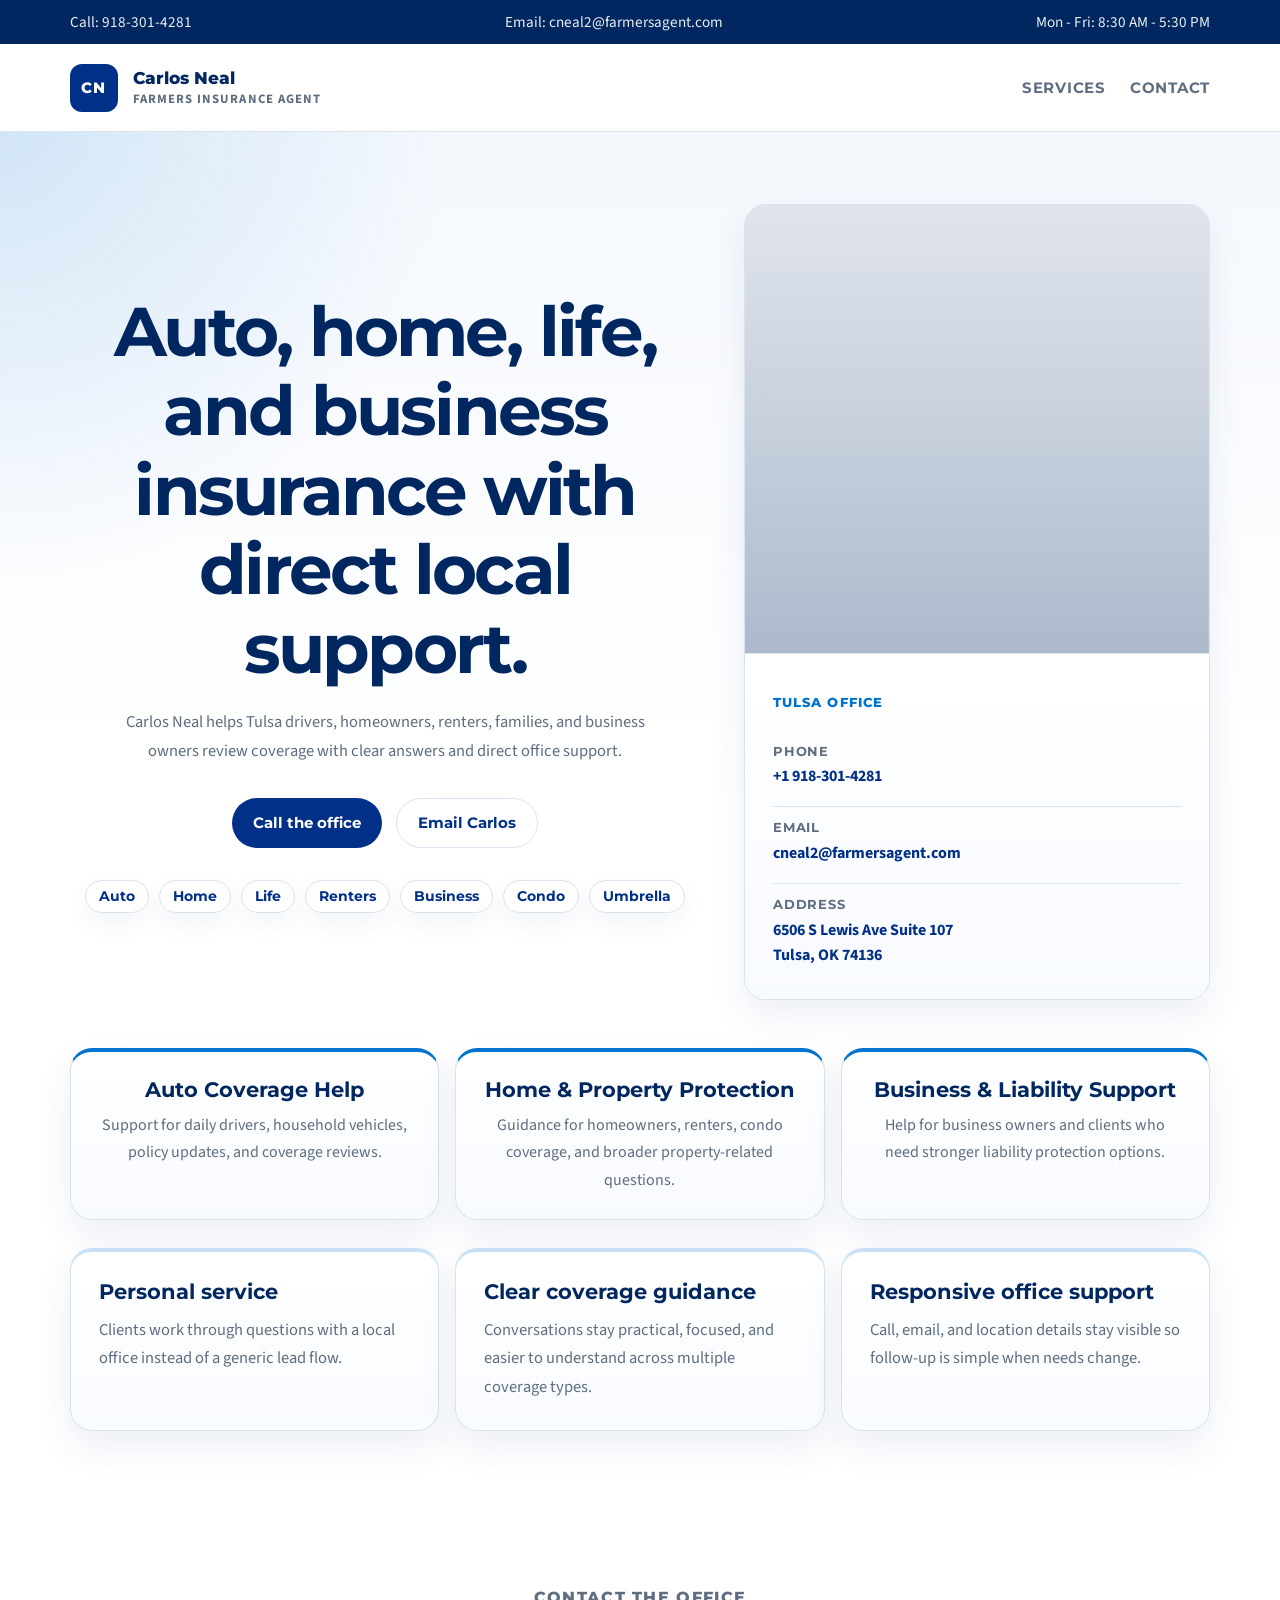
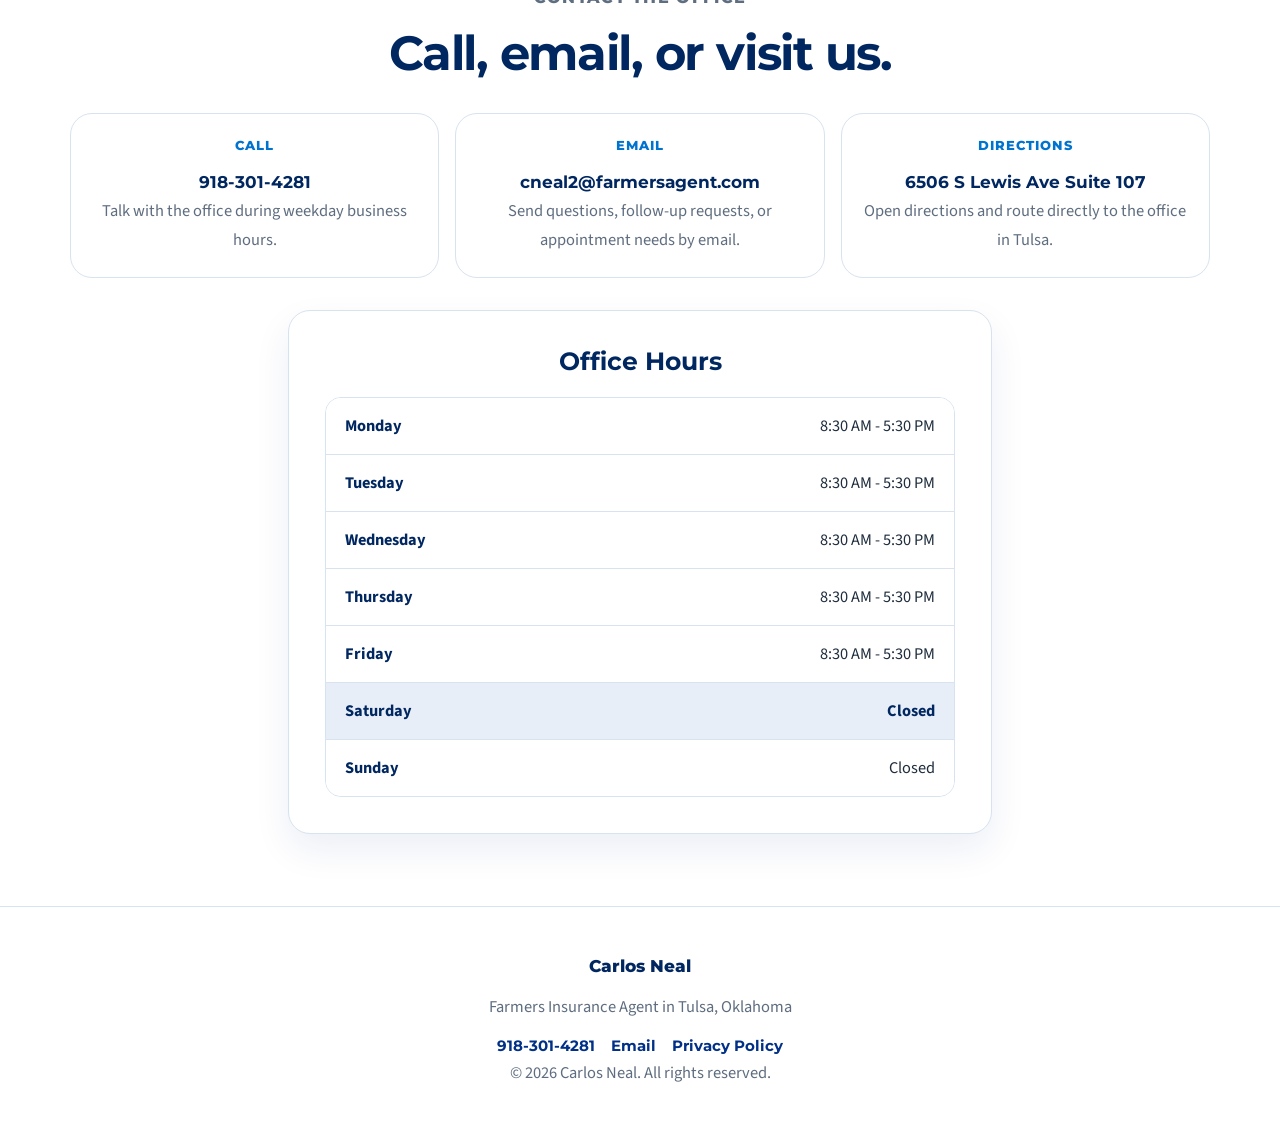
==== commit fb71090e: "Refine hero and simplify contact copy" ====
--- a/index.html
+++ b/index.html
@@ -3,10 +3,10 @@
 <head>
     <meta charset="UTF-8">
     <meta name="viewport" content="width=device-width, initial-scale=1.0">
-    <title>Carlos Neal | Tulsa Insurance Guidance</title>
-    <meta name="description" content="Carlos Neal is a Farmers Insurance agent in Tulsa, Oklahoma offering personalized help with auto, home, life, renters, business, condo, umbrella, and recreational coverage.">
-    <meta property="og:title" content="Carlos Neal | Tulsa Insurance Guidance">
-    <meta property="og:description" content="Local insurance guidance in Tulsa with direct office contact, straightforward coverage conversations, and a personalized approach.">
+    <title>Carlos Neal | Farmers Insurance Agent in Tulsa</title>
+    <meta name="description" content="Carlos Neal is a Farmers Insurance agent in Tulsa, Oklahoma offering personalized help with auto, home, life, renters, business, condo, and umbrella coverage.">
+    <meta property="og:title" content="Carlos Neal | Farmers Insurance Agent in Tulsa">
+    <meta property="og:description" content="Local Farmers Insurance support in Tulsa with direct office contact and straightforward coverage conversations.">
     <meta property="og:type" content="website">
     <meta property="og:site_name" content="Carlos Neal Insurance">
     <meta name="theme-color" content="#003087">
@@ -20,7 +20,7 @@
             "@context": "https://schema.org",
             "@type": "InsuranceAgency",
             "name": "Carlos Neal",
-            "description": "Tulsa Farmers Insurance agent helping clients review auto, home, life, renters, business, condo, umbrella, and recreational coverage.",
+            "description": "Tulsa Farmers Insurance agent helping clients review auto, home, life, renters, business, condo, and umbrella coverage.",
             "url": "https://agents.farmers.com/ok/tulsa/carlos-neal/",
             "telephone": "+1-918-301-4281",
             "email": "cneal2@farmersagent.com",
@@ -105,11 +105,10 @@
         <section class="hero">
             <div class="container hero-layout">
                 <div class="hero-copy reveal">
-                    <p class="eyebrow">Tulsa Insurance Guidance</p>
-                    <h1>Local insurance support with a straightforward office experience.</h1>
+                    <h1>Auto, home, life, and business insurance with direct local support.</h1>
                     <p class="lead">
                         Carlos Neal helps Tulsa drivers, homeowners, renters, families, and business owners review
-                        coverage with direct local support and a simpler path to answers.
+                        coverage with clear answers and direct office support.
                     </p>
 
                     <div class="hero-actions">
@@ -125,14 +124,13 @@
                         <span>Business</span>
                         <span>Condo</span>
                         <span>Umbrella</span>
-                        <span>Recreational</span>
                     </div>
                 </div>
 
                 <aside class="hero-media reveal" aria-label="Tulsa office overview">
                     <div class="hero-media-image"></div>
                     <div class="hero-media-card">
-                        <p class="card-kicker">Office information</p>
+                        <p class="card-kicker">Tulsa office</p>
 
                         <div class="office-detail-list">
                             <div class="office-detail">
@@ -194,11 +192,7 @@
             <div class="container contact-layout">
                 <div class="contact-copy reveal">
                     <p class="eyebrow">Contact The Office</p>
-                    <h2>Call, email, or visit the Tulsa office.</h2>
-                    <p>
-                        Reach out for auto, home, life, renters, business, condo, umbrella, and recreational
-                        coverage questions with a direct local office.
-                    </p>
+                    <h2>Call, email, or visit us.</h2>
                 </div>
 
                 <div class="contact-cards">
--- a/styles.css
+++ b/styles.css
@@ -168,16 +168,20 @@
 }
 
 .hero {
+    position: relative;
+    overflow: hidden;
     padding: 4.5rem 0 3rem;
-    background: linear-gradient(180deg, var(--blue-025) 0%, var(--white) 100%);
+    background:
+        radial-gradient(circle at top left, rgba(0, 115, 207, 0.14), transparent 28rem),
+        linear-gradient(180deg, #f4f8fd 0%, var(--white) 72%);
 }
 
 .hero-layout,
 .split-layout {
     display: grid;
     grid-template-columns: minmax(0, 1.15fr) minmax(320px, 0.85fr);
-    gap: 2rem;
-    align-items: center;
+    gap: 2.75rem;
+    align-items: stretch;
 }
 
 .contact-layout {
@@ -205,6 +209,9 @@
 }
 
 .hero-copy {
+    display: flex;
+    flex-direction: column;
+    justify-content: center;
     padding: 2rem 0;
     background: transparent;
     border: 0;
@@ -245,8 +252,8 @@
 }
 
 h1 {
-    max-width: 11ch;
-    font-size: clamp(3rem, 6vw, 4.9rem);
+    max-width: 13ch;
+    font-size: clamp(2.9rem, 5.4vw, 4.6rem);
     letter-spacing: -0.04em;
     margin-inline: auto;
 }
@@ -281,7 +288,7 @@
 
 .lead {
     margin-top: 1.2rem;
-    max-width: 42rem;
+    max-width: 34rem;
     margin-inline: auto;
 }
 
@@ -346,11 +353,12 @@
     padding: 0.45rem 0.8rem;
     border: 1px solid var(--line);
     border-radius: 999px;
-    background: var(--white);
+    background: rgba(255, 255, 255, 0.92);
     color: var(--blue-900);
     font-family: "Montserrat", sans-serif;
     font-size: 0.86rem;
     font-weight: 700;
+    box-shadow: 0 10px 24px rgba(0, 48, 135, 0.05);
 }
 
 .hero-card h2 {
@@ -358,39 +366,32 @@
 }
 
 .hero-media {
-    position: relative;
-    min-height: 100%;
+    display: grid;
+    grid-template-rows: minmax(23rem, 28rem) auto;
+    align-self: stretch;
     padding: 0;
     overflow: hidden;
 }
 
 .hero-media-image {
-    min-height: 100%;
     background:
-        linear-gradient(180deg, rgba(0, 39, 96, 0.18), rgba(0, 39, 96, 0.35)),
+        linear-gradient(180deg, rgba(0, 39, 96, 0.12), rgba(0, 39, 96, 0.32)),
         url('https://www.publicdomainpictures.net/pictures/120000/velka/tulsa-oklahoma-downtown-1425480245xHe.jpg');
     background-position: center;
     background-size: cover;
-    min-height: 38rem;
+    min-height: 24rem;
 }
 
 .hero-media-card {
-    position: absolute;
-    left: 50%;
-    bottom: 1.5rem;
-    transform: translateX(-50%);
-    width: min(26rem, calc(100% - 3rem));
-    padding: 1.5rem;
-    border-radius: var(--radius-md);
-    background: rgba(255, 255, 255, 0.97);
-    border: 1px solid rgba(215, 227, 239, 0.9);
-    box-shadow: var(--shadow-soft);
+    padding: 1.7rem 1.75rem 1.9rem;
+    background: linear-gradient(180deg, #ffffff 0%, #f7faff 100%);
+    border-top: 1px solid var(--line);
 }
 
 .office-detail-list {
     display: grid;
-    gap: 1rem;
-    margin-top: 1.5rem;
+    gap: 0.85rem;
+    margin-top: 1.2rem;
 }
 
 .office-detail {
@@ -429,7 +430,7 @@
 }
 
 .service-highlights {
-    padding-bottom: 3.5rem;
+    padding-bottom: 1.75rem;
 }
 
 .highlight-grid {
@@ -440,6 +441,8 @@
 
 .highlight-card {
     padding: 1.6rem;
+    border-top: 4px solid var(--blue-700);
+    background: linear-gradient(180deg, #ffffff 0%, #f7faff 100%);
     box-shadow: var(--shadow-soft);
     text-align: center;
 }
@@ -457,7 +460,7 @@
 }
 
 .trust-section {
-    margin-top: -0.75rem;
+    margin-top: 0;
     padding-bottom: 4rem;
 }
 
@@ -475,6 +478,12 @@
 .trust-card,
 .process-card {
     padding: 1.75rem;
+}
+
+.trust-card {
+    background: linear-gradient(180deg, #ffffff 0%, #f8fbff 100%);
+    border-top: 4px solid rgba(0, 115, 207, 0.2);
+    box-shadow: var(--shadow-soft);
 }
 
 .trust-card h3,
@@ -749,6 +758,10 @@
     .split-layout,
     .contact-layout {
         grid-template-columns: 1fr;
+    }
+
+    .hero-layout {
+        gap: 2rem;
     }
 }
 
@@ -811,7 +824,7 @@
     }
 
     .hero-media {
-        min-height: 0;
+        grid-template-rows: minmax(18rem, 20rem) auto;
     }
 
     .hero-media-image {
@@ -819,9 +832,7 @@
     }
 
     .hero-media-card {
-        position: static;
-        width: auto;
-        margin: 1rem;
+        padding: 1.5rem;
     }
 
     .utility-row,
@@ -836,7 +847,7 @@
     }
 
     h1 {
-        max-width: 12ch;
+        max-width: 14ch;
     }
 }
 
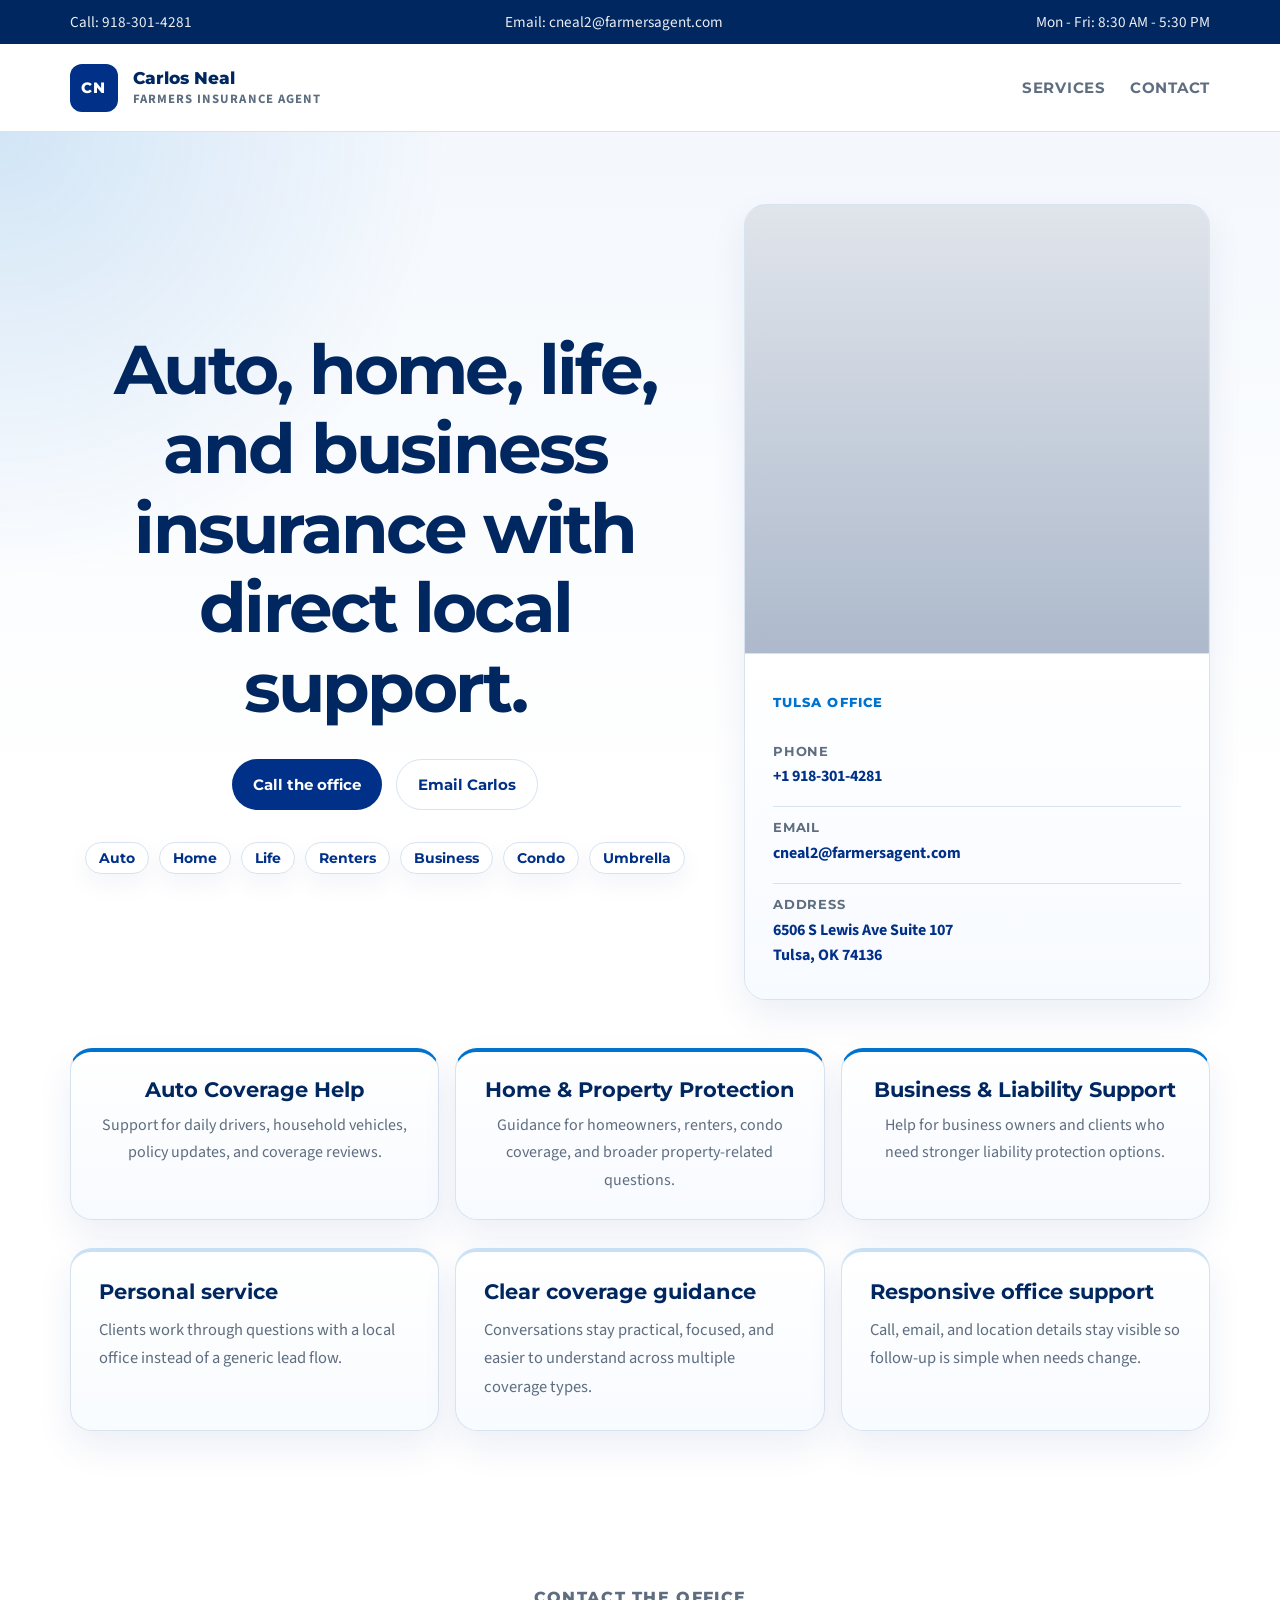
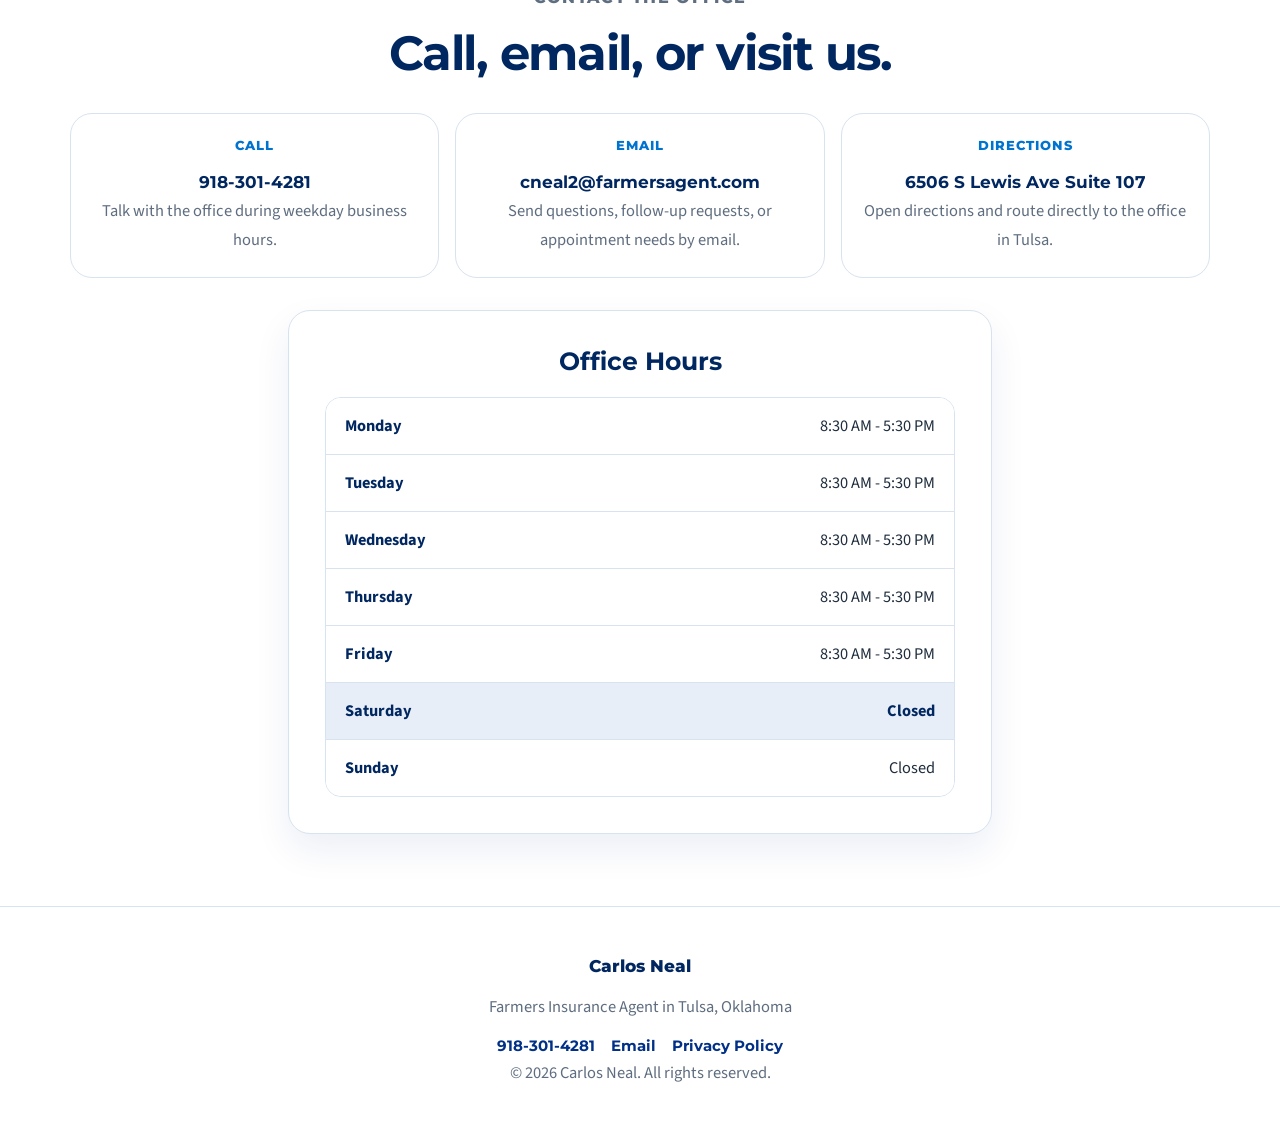
==== commit e27ee241: "Tighten mobile hero and contact section" ====
--- a/index.html
+++ b/index.html
@@ -90,13 +90,23 @@
                 </span>
             </a>
 
-            <button class="menu-toggle" type="button" aria-expanded="false" aria-controls="site-nav">
-                Menu
-            </button>
+            <div class="header-actions">
+                <a class="header-phone" href="tel:+19183014281">Call</a>
+
+                <button class="menu-toggle" type="button" aria-expanded="false" aria-controls="site-nav" aria-label="Toggle menu">
+                    <span class="menu-toggle-icon" aria-hidden="true"></span>
+                    <span class="menu-toggle-label">Menu</span>
+                </button>
+            </div>
 
             <nav class="site-nav" id="site-nav" aria-label="Primary">
                 <a href="#services">Services</a>
                 <a href="#contact" class="nav-link-strong">Contact</a>
+                <div class="mobile-nav-actions">
+                    <a class="mobile-nav-button mobile-nav-button-primary" href="tel:+19183014281">Call 918-301-4281</a>
+                    <a class="mobile-nav-button" href="mailto:cneal2@farmersagent.com">Email Carlos</a>
+                    <a class="mobile-nav-button" href="https://maps.google.com/?q=6506+S+Lewis+Ave+Suite+107+Tulsa+OK+74136" target="_blank" rel="noreferrer">Get directions</a>
+                </div>
             </nav>
         </div>
     </header>
@@ -106,10 +116,6 @@
             <div class="container hero-layout">
                 <div class="hero-copy reveal">
                     <h1>Auto, home, life, and business insurance with direct local support.</h1>
-                    <p class="lead">
-                        Carlos Neal helps Tulsa drivers, homeowners, renters, families, and business owners review
-                        coverage with clear answers and direct office support.
-                    </p>
 
                     <div class="hero-actions">
                         <a class="button button-primary" href="tel:+19183014281">Call the office</a>
--- a/styles.css
+++ b/styles.css
@@ -30,6 +30,10 @@
     background: var(--white);
 }
 
+body.menu-open {
+    overflow: hidden;
+}
+
 a {
     color: inherit;
 }
@@ -155,8 +159,40 @@
     box-shadow: none;
 }
 
+.header-actions {
+    display: flex;
+    align-items: center;
+    gap: 0.75rem;
+}
+
+.header-phone,
+.mobile-nav-button {
+    display: inline-flex;
+    align-items: center;
+    justify-content: center;
+    min-height: 2.95rem;
+    padding: 0.8rem 1.15rem;
+    border-radius: 999px;
+    font-family: "Montserrat", sans-serif;
+    font-size: 0.88rem;
+    font-weight: 700;
+    text-decoration: none;
+}
+
+.header-phone {
+    display: none;
+    background: var(--blue-900);
+    color: var(--white);
+}
+
+.mobile-nav-actions {
+    display: none;
+}
+
 .menu-toggle {
     display: none;
+    align-items: center;
+    gap: 0.7rem;
     padding: 0.75rem 1rem;
     border: 1px solid var(--line);
     border-radius: 999px;
@@ -165,6 +201,47 @@
     font-family: "Montserrat", sans-serif;
     font-size: 0.9rem;
     font-weight: 700;
+}
+
+.menu-toggle-icon {
+    position: relative;
+    width: 1rem;
+    height: 2px;
+    background: currentColor;
+    border-radius: 999px;
+}
+
+.menu-toggle-icon::before,
+.menu-toggle-icon::after {
+    content: "";
+    position: absolute;
+    left: 0;
+    width: 1rem;
+    height: 2px;
+    background: currentColor;
+    border-radius: 999px;
+}
+
+.menu-toggle-icon::before {
+    top: -0.35rem;
+}
+
+.menu-toggle-icon::after {
+    top: 0.35rem;
+}
+
+.menu-toggle.is-open .menu-toggle-icon {
+    background: transparent;
+}
+
+.menu-toggle.is-open .menu-toggle-icon::before {
+    top: 0;
+    transform: rotate(45deg);
+}
+
+.menu-toggle.is-open .menu-toggle-icon::after {
+    top: 0;
+    transform: rotate(-45deg);
 }
 
 .hero {
@@ -766,15 +843,62 @@
 }
 
 @media (max-width: 768px) {
+    .utility-bar {
+        display: none;
+    }
+
+    .site-header {
+        background: rgba(255, 255, 255, 0.99);
+    }
+
+    .header-row {
+        min-height: auto;
+        padding: 0.9rem 0;
+        gap: 0.85rem;
+    }
+
+    .brand {
+        gap: 0.75rem;
+        min-width: 0;
+    }
+
+    .brand-badge {
+        width: 2.5rem;
+        height: 2.5rem;
+        border-radius: 10px;
+        font-size: 0.84rem;
+    }
+
+    .brand-copy {
+        min-width: 0;
+    }
+
+    .brand-name {
+        font-size: 0.96rem;
+    }
+
+    .brand-subtitle {
+        display: none;
+    }
+
+    .header-actions {
+        margin-left: auto;
+        gap: 0.55rem;
+    }
+
+    .header-phone {
+        display: inline-flex;
+    }
+
     .site-nav {
         position: absolute;
-        top: calc(100% + 0.75rem);
+        top: calc(100% + 0.4rem);
         right: 1rem;
         left: 1rem;
         display: none;
         flex-direction: column;
-        align-items: flex-start;
-        gap: 0.6rem;
+        align-items: stretch;
+        gap: 0.7rem;
         padding: 1rem;
         background: var(--white);
         border: 1px solid var(--line);
@@ -790,13 +914,51 @@
         display: flex !important;
         position: static;
         flex-direction: row;
+        align-items: center;
         padding: 0;
         border: 0;
         box-shadow: none;
     }
 
+    .site-nav:not(.site-nav-static) a {
+        width: 100%;
+        padding: 0.95rem 1rem;
+        border-radius: 14px;
+        background: var(--blue-025);
+        font-size: 0.86rem;
+    }
+
+    .site-nav-static a {
+        width: auto;
+        padding: 0;
+        background: transparent;
+    }
+
+    .mobile-nav-actions {
+        display: grid;
+        gap: 0.7rem;
+        width: 100%;
+        padding-top: 0.7rem;
+        border-top: 1px solid var(--line);
+    }
+
+    .mobile-nav-button {
+        width: 100%;
+        border: 1px solid var(--line);
+        background: var(--white);
+        color: var(--blue-900);
+    }
+
+    .mobile-nav-button-primary {
+        border-color: var(--blue-900);
+        background: var(--blue-900);
+        color: var(--white);
+    }
+
     .menu-toggle {
         display: inline-flex;
+        min-height: 2.95rem;
+        padding-inline: 0.95rem;
     }
 
     .hero-copy,
@@ -814,6 +976,10 @@
         padding: 1.5rem;
     }
 
+    .hero {
+        padding: 2rem 0 2.25rem;
+    }
+
     .trust-grid,
     .highlight-grid,
     .coverage-grid,
@@ -823,6 +989,43 @@
         grid-template-columns: 1fr;
     }
 
+    .hero-copy {
+        padding: 0;
+        text-align: center;
+    }
+
+    h1 {
+        max-width: 12ch;
+        margin-inline: auto;
+        font-size: clamp(2.2rem, 11vw, 3rem);
+    }
+
+    .lead {
+        margin-inline: auto;
+        max-width: none;
+        font-size: 1rem;
+    }
+
+    .hero-actions {
+        flex-direction: column;
+        align-items: stretch;
+        gap: 0.75rem;
+    }
+
+    .hero-actions .button {
+        width: 100%;
+    }
+
+    .coverage-pills {
+        display: grid;
+        grid-template-columns: repeat(2, minmax(0, 1fr));
+        justify-content: stretch;
+    }
+
+    .coverage-pills span {
+        text-align: center;
+    }
+
     .hero-media {
         grid-template-rows: minmax(18rem, 20rem) auto;
     }
@@ -835,19 +1038,73 @@
         padding: 1.5rem;
     }
 
-    .utility-row,
     .footer-row,
     .footer-bottom {
         flex-direction: column;
         align-items: center;
     }
 
+    .highlight-card,
+    .trust-card {
+        text-align: left;
+    }
+
+    .highlight-card p,
+    .trust-card p,
+    .contact-card p {
+        font-size: 0.98rem;
+        line-height: 1.65;
+    }
+
+    .section {
+        padding: 3rem 0;
+    }
+
+    #contact.section {
+        margin-top: 0.75rem;
+        padding-top: 2.4rem;
+        border-top: 4px solid var(--blue-900);
+        background: linear-gradient(180deg, rgba(231, 238, 248, 0.48) 0%, var(--white) 22%);
+    }
+
+    .contact-card {
+        justify-items: start;
+        text-align: left;
+    }
+
+    .hours-panel {
+        padding: 1.5rem 1.2rem;
+    }
+
     .hours-row {
         font-size: 0.98rem;
     }
-
-    h1 {
-        max-width: 14ch;
+}
+
+@media (max-width: 560px) {
+    .container {
+        width: min(var(--container), calc(100% - 1.25rem));
+    }
+
+    .site-nav {
+        right: 0.625rem;
+        left: 0.625rem;
+    }
+
+    .header-phone,
+    .menu-toggle {
+        padding-inline: 0.85rem;
+    }
+
+    .coverage-pills {
+        grid-template-columns: 1fr 1fr;
+        gap: 0.55rem;
+    }
+
+    .hours-row {
+        flex-direction: column;
+        align-items: flex-start;
+        gap: 0.2rem;
     }
 }
 
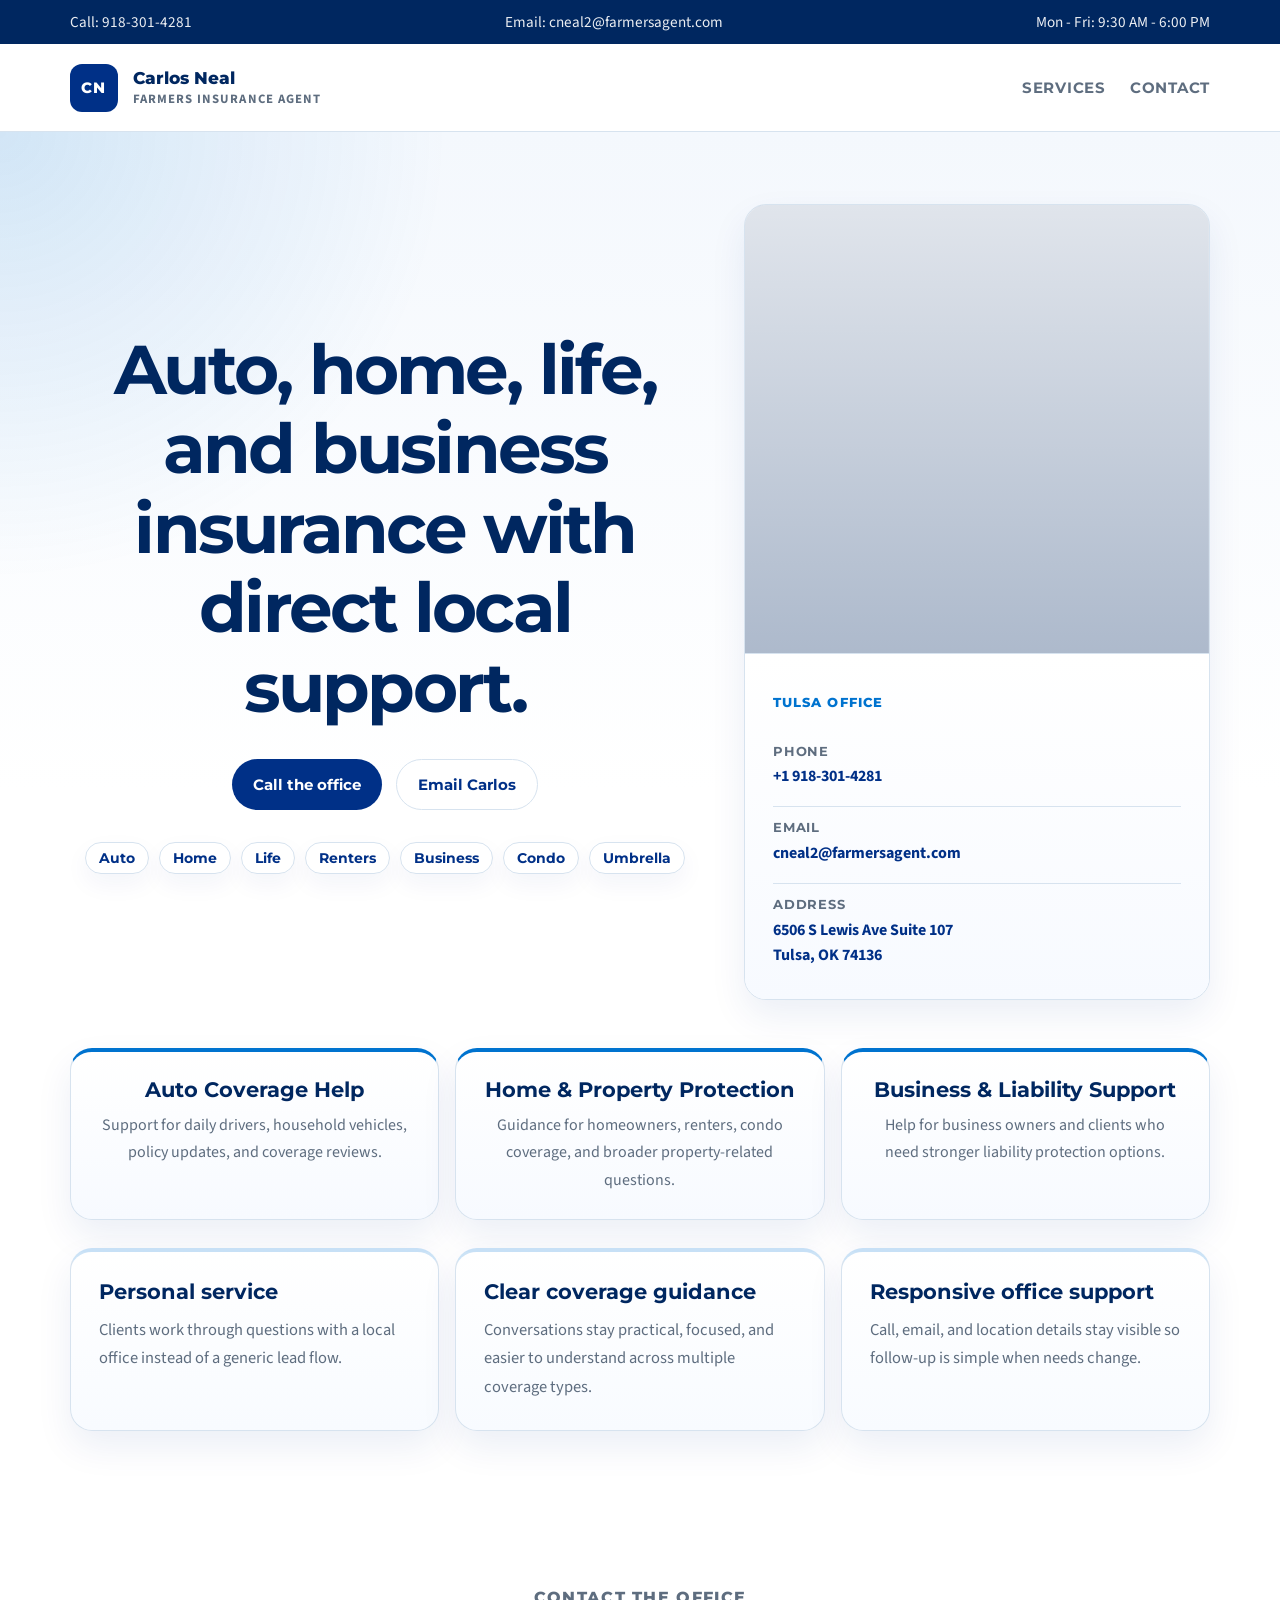
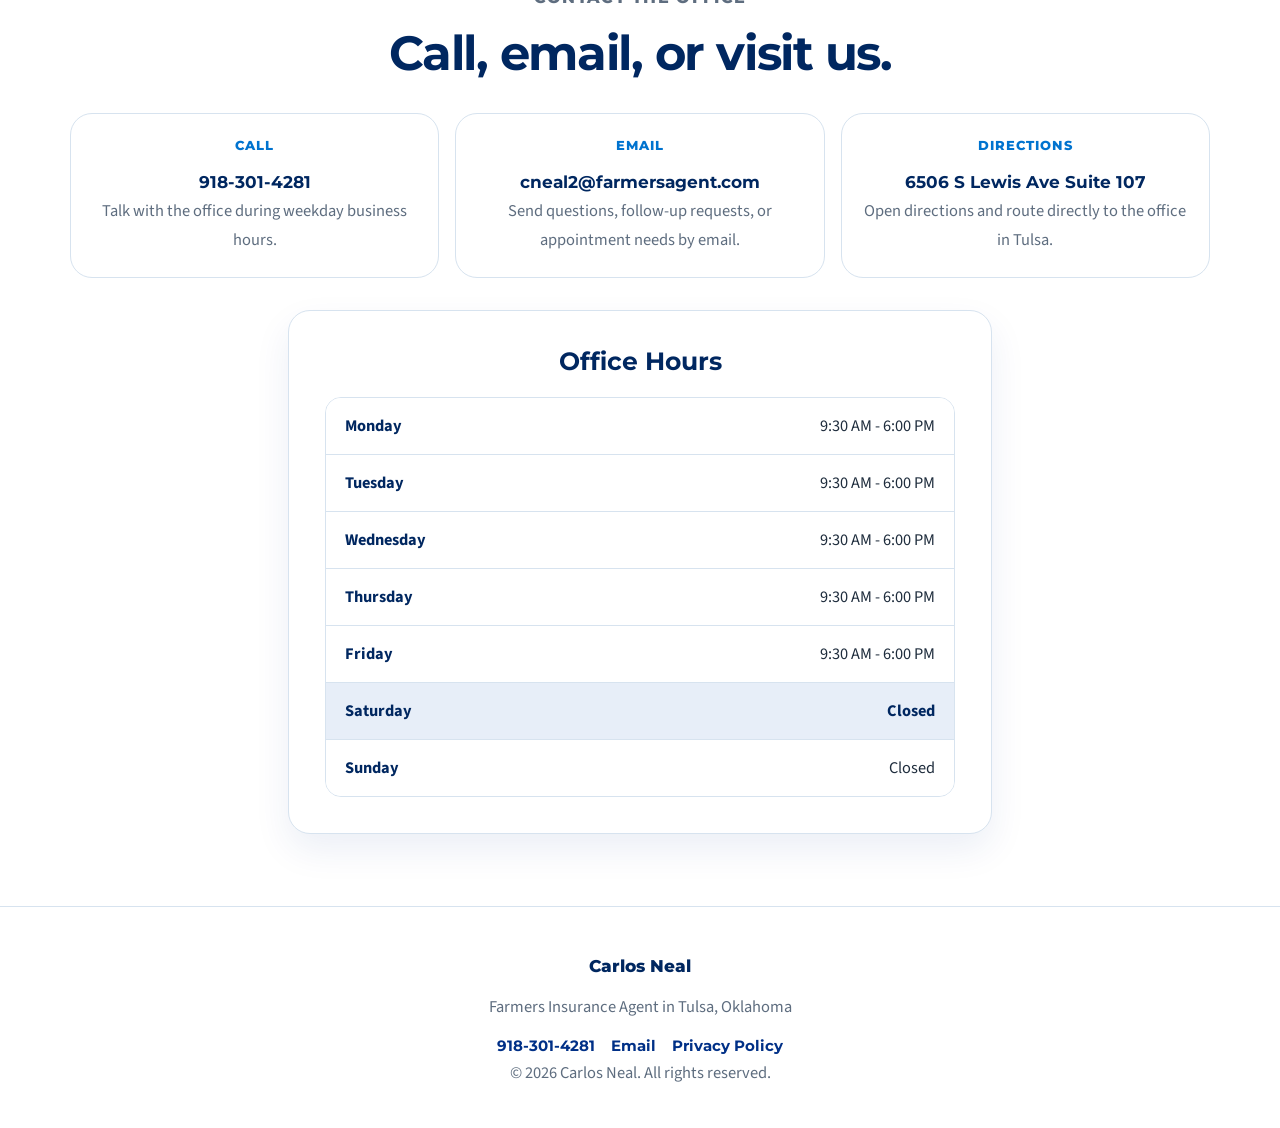
==== commit 5d615683: "Update office hours" ====
--- a/index.html
+++ b/index.html
@@ -36,32 +36,32 @@
                 {
                     "@type": "OpeningHoursSpecification",
                     "dayOfWeek": "Monday",
-                    "opens": "08:30",
-                    "closes": "17:30"
+                    "opens": "09:30",
+                    "closes": "18:00"
                 },
                 {
                     "@type": "OpeningHoursSpecification",
                     "dayOfWeek": "Tuesday",
-                    "opens": "08:30",
-                    "closes": "17:30"
+                    "opens": "09:30",
+                    "closes": "18:00"
                 },
                 {
                     "@type": "OpeningHoursSpecification",
                     "dayOfWeek": "Wednesday",
-                    "opens": "08:30",
-                    "closes": "17:30"
+                    "opens": "09:30",
+                    "closes": "18:00"
                 },
                 {
                     "@type": "OpeningHoursSpecification",
                     "dayOfWeek": "Thursday",
-                    "opens": "08:30",
-                    "closes": "17:30"
+                    "opens": "09:30",
+                    "closes": "18:00"
                 },
                 {
                     "@type": "OpeningHoursSpecification",
                     "dayOfWeek": "Friday",
-                    "opens": "08:30",
-                    "closes": "17:30"
+                    "opens": "09:30",
+                    "closes": "18:00"
                 }
             ],
             "areaServed": {
@@ -76,7 +76,7 @@
         <div class="container utility-row">
             <a href="tel:+19183014281">Call: 918-301-4281</a>
             <a href="mailto:cneal2@farmersagent.com">Email: cneal2@farmersagent.com</a>
-            <span>Mon - Fri: 8:30 AM - 5:30 PM</span>
+            <span>Mon - Fri: 9:30 AM - 6:00 PM</span>
         </div>
     </div>
 
@@ -222,11 +222,11 @@
                 <div class="hours-panel reveal">
                     <h3>Office Hours</h3>
                     <div class="hours-list" aria-label="Office hours">
-                        <div class="hours-row" data-day="1"><span>Monday</span><span>8:30 AM - 5:30 PM</span></div>
-                        <div class="hours-row" data-day="2"><span>Tuesday</span><span>8:30 AM - 5:30 PM</span></div>
-                        <div class="hours-row" data-day="3"><span>Wednesday</span><span>8:30 AM - 5:30 PM</span></div>
-                        <div class="hours-row" data-day="4"><span>Thursday</span><span>8:30 AM - 5:30 PM</span></div>
-                        <div class="hours-row" data-day="5"><span>Friday</span><span>8:30 AM - 5:30 PM</span></div>
+                        <div class="hours-row" data-day="1"><span>Monday</span><span>9:30 AM - 6:00 PM</span></div>
+                        <div class="hours-row" data-day="2"><span>Tuesday</span><span>9:30 AM - 6:00 PM</span></div>
+                        <div class="hours-row" data-day="3"><span>Wednesday</span><span>9:30 AM - 6:00 PM</span></div>
+                        <div class="hours-row" data-day="4"><span>Thursday</span><span>9:30 AM - 6:00 PM</span></div>
+                        <div class="hours-row" data-day="5"><span>Friday</span><span>9:30 AM - 6:00 PM</span></div>
                         <div class="hours-row" data-day="6"><span>Saturday</span><span>Closed</span></div>
                         <div class="hours-row" data-day="0"><span>Sunday</span><span>Closed</span></div>
                     </div>
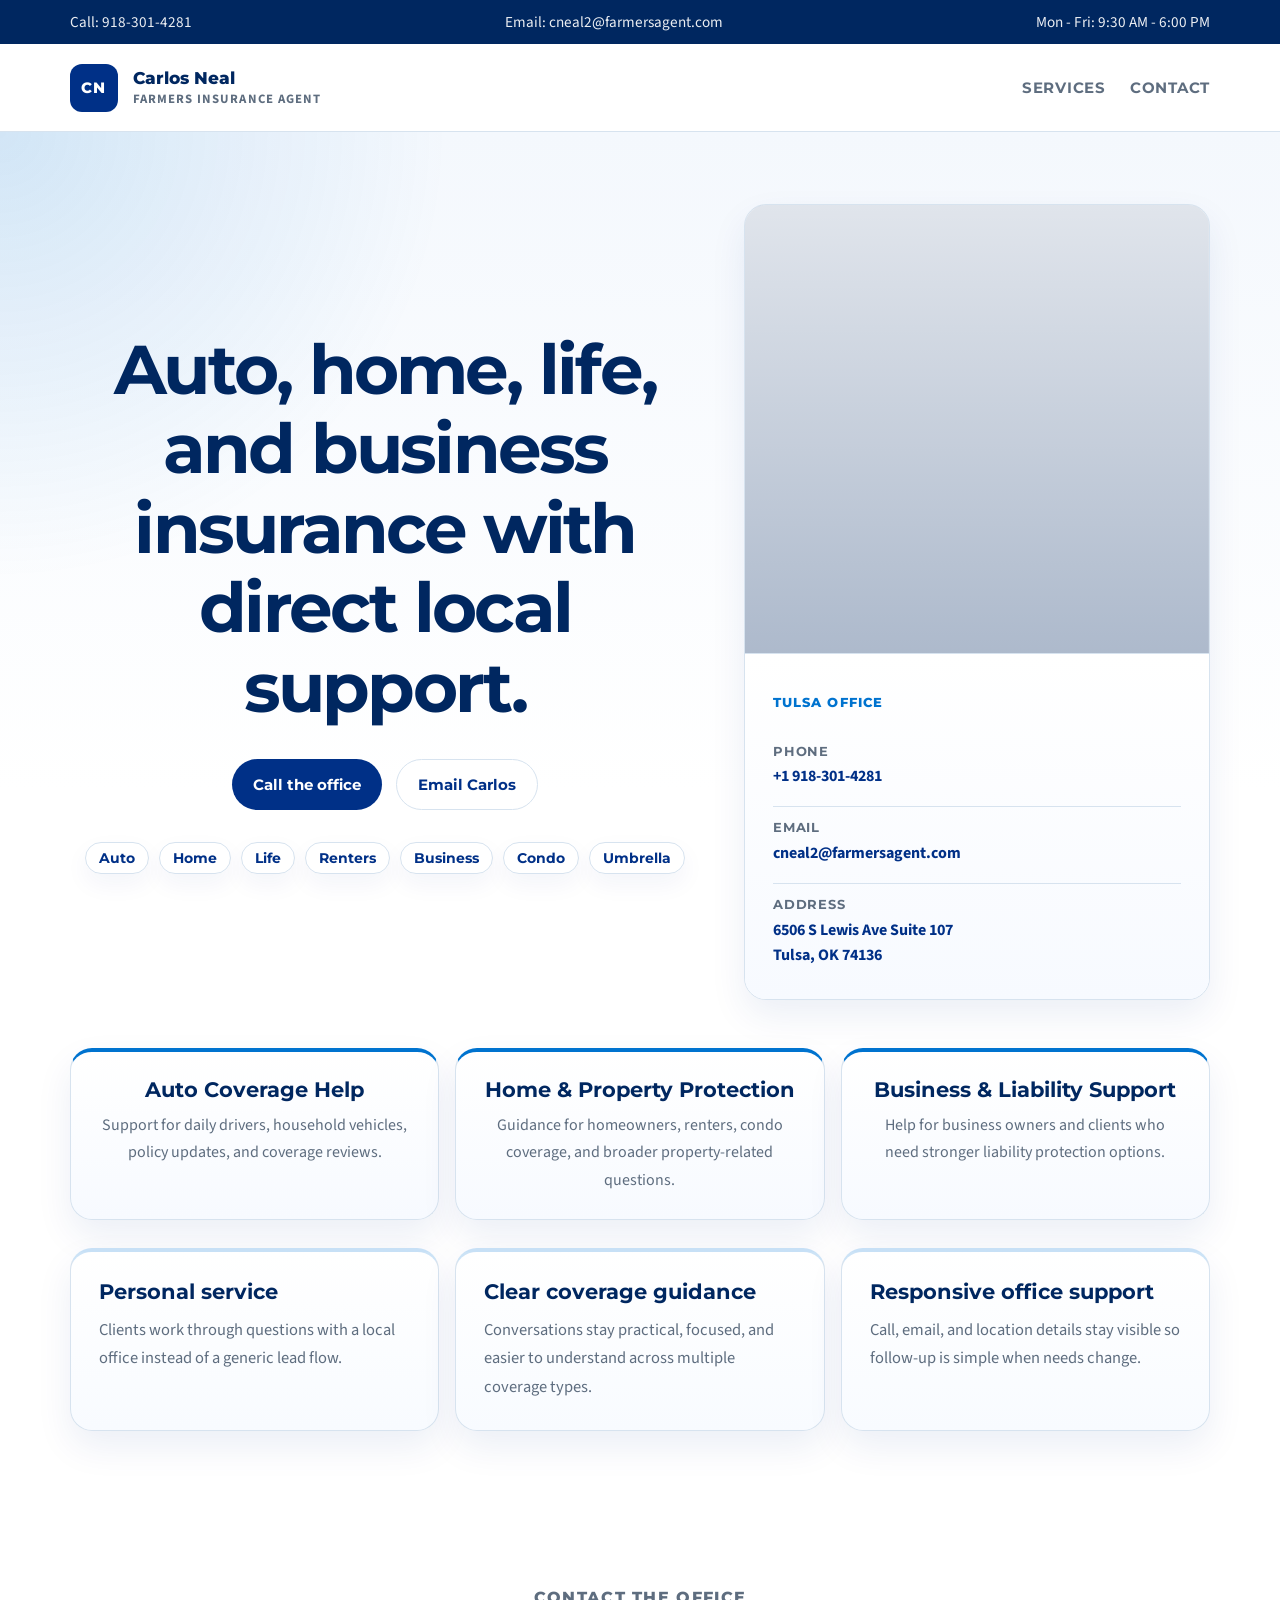
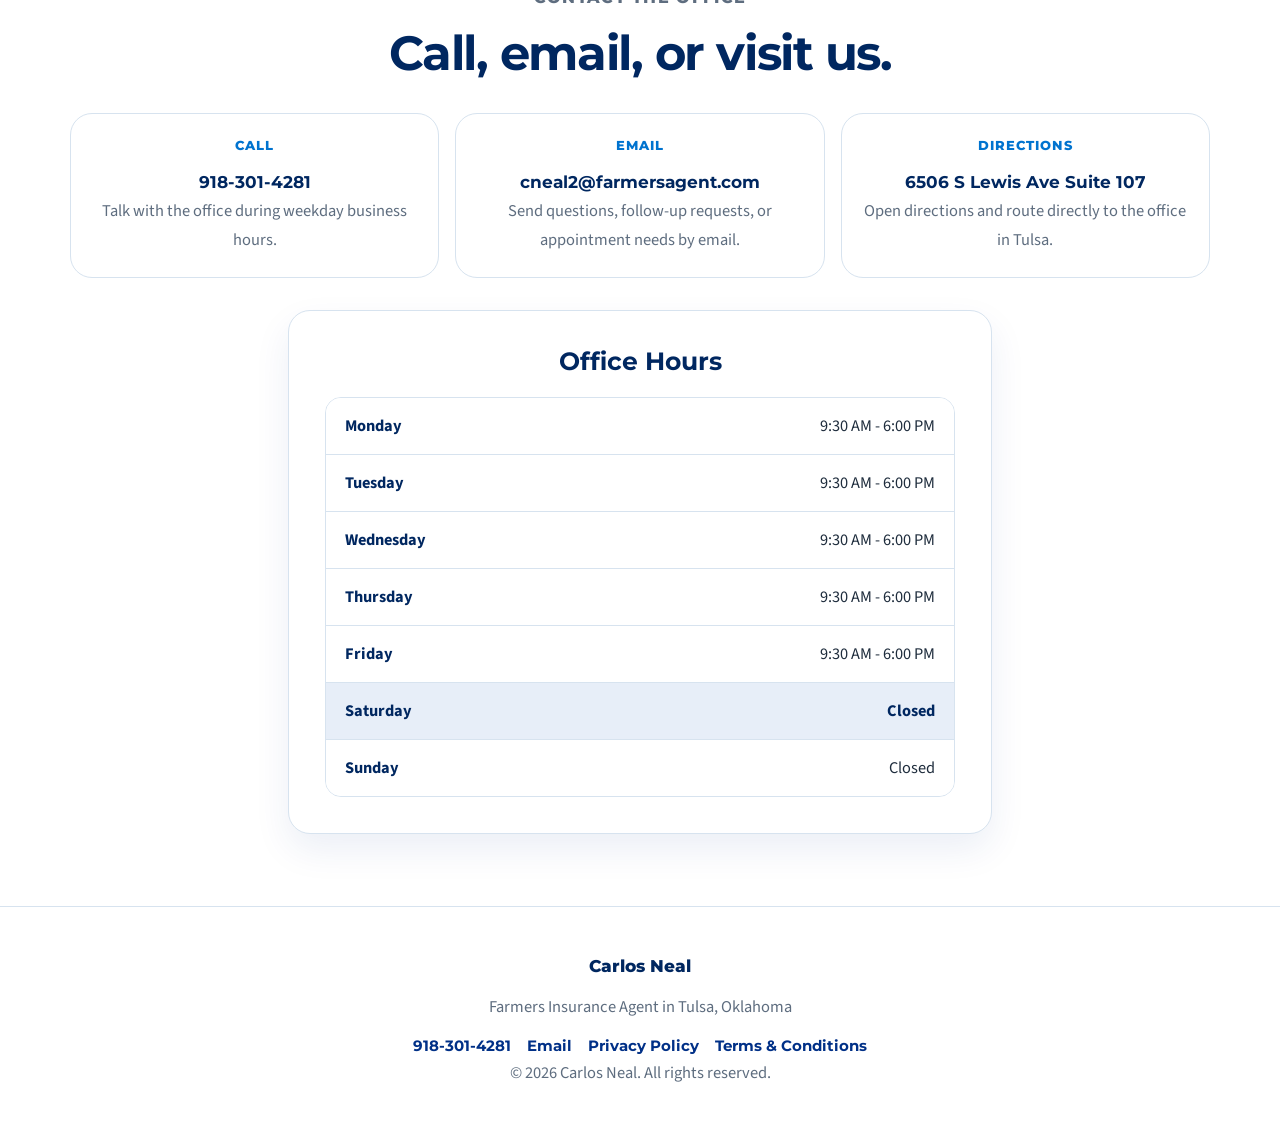
==== commit 0831ba5b: "Add SMS legal pages for compliance" ====
--- a/index.html
+++ b/index.html
@@ -246,6 +246,7 @@
                 <a href="tel:+19183014281">918-301-4281</a>
                 <a href="mailto:cneal2@farmersagent.com">Email</a>
                 <a href="privacy-policy.html">Privacy Policy</a>
+                <a href="terms-and-conditions.html">Terms &amp; Conditions</a>
             </div>
         </div>
         <div class="container footer-bottom">
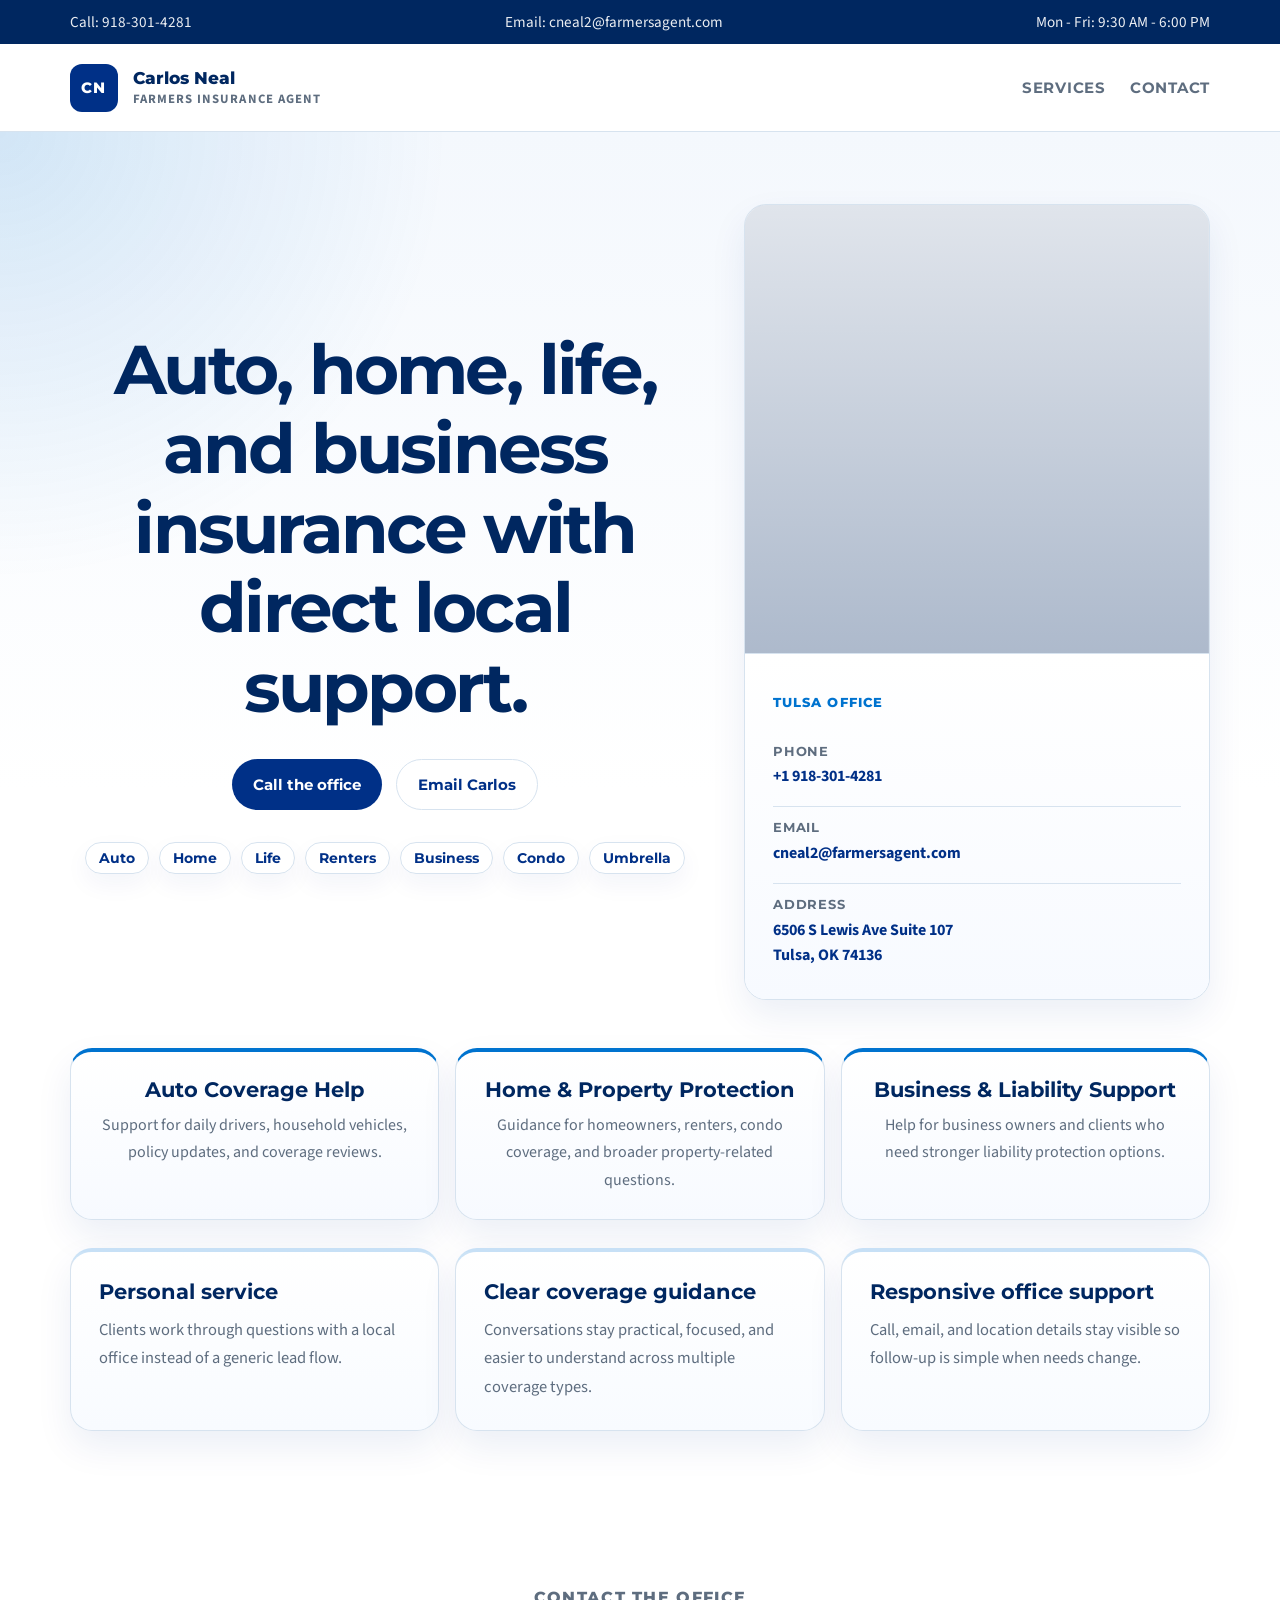
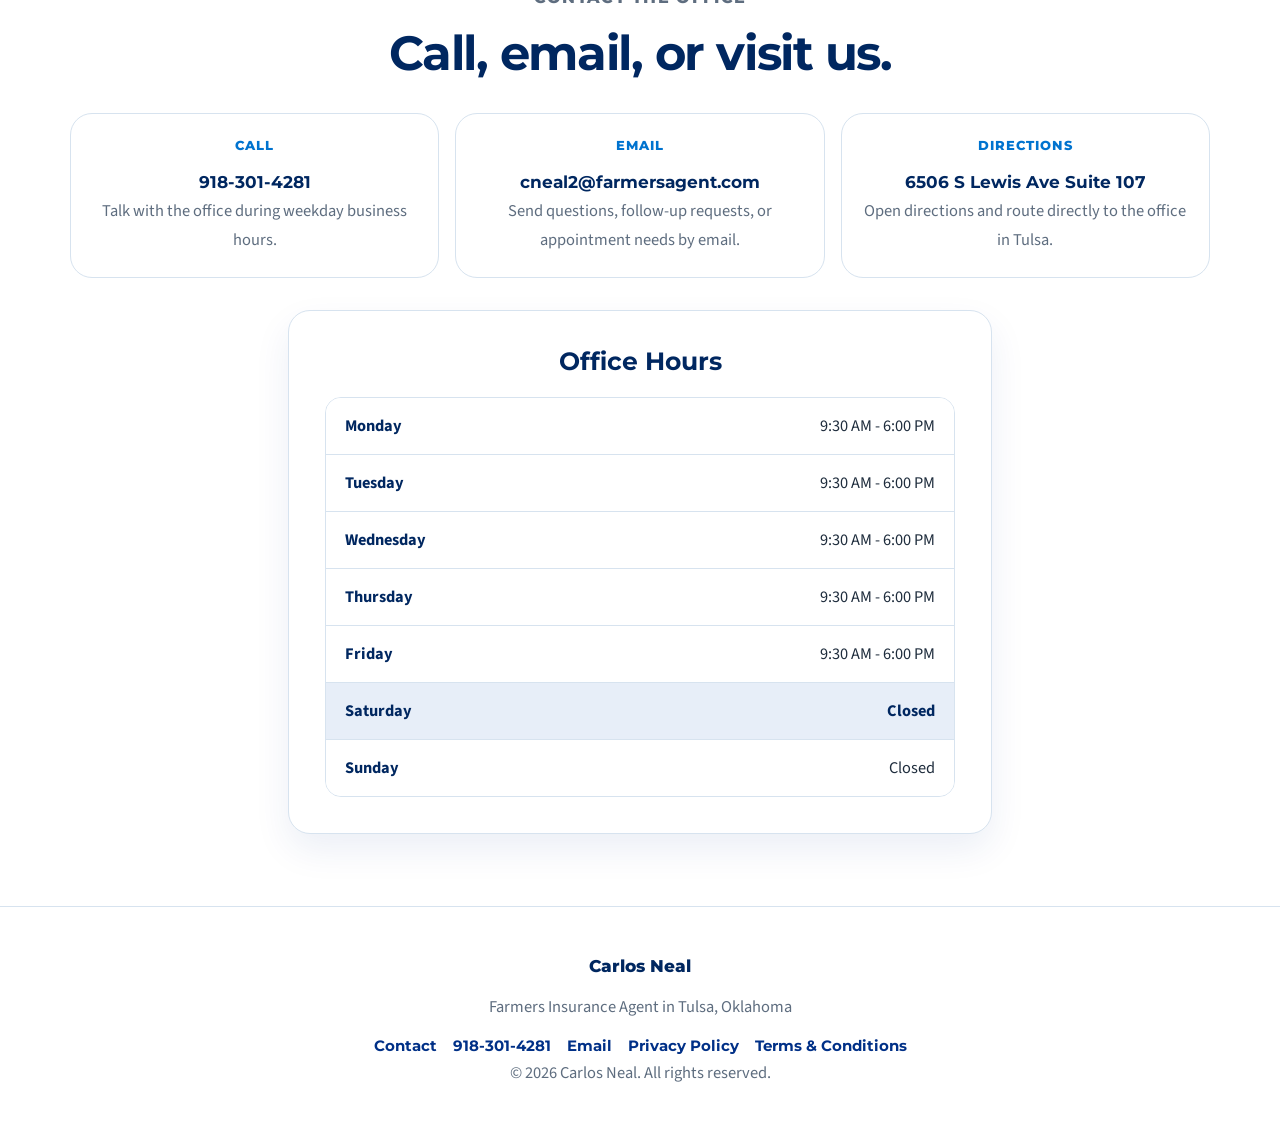
==== commit 03eb0cc2: "Add contact us page" ====
--- a/index.html
+++ b/index.html
@@ -101,7 +101,7 @@
 
             <nav class="site-nav" id="site-nav" aria-label="Primary">
                 <a href="#services">Services</a>
-                <a href="#contact" class="nav-link-strong">Contact</a>
+                <a href="contact-us.html" class="nav-link-strong">Contact</a>
                 <div class="mobile-nav-actions">
                     <a class="mobile-nav-button mobile-nav-button-primary" href="tel:+19183014281">Call 918-301-4281</a>
                     <a class="mobile-nav-button" href="mailto:cneal2@farmersagent.com">Email Carlos</a>
@@ -243,6 +243,7 @@
                 <p class="footer-text">Farmers Insurance Agent in Tulsa, Oklahoma</p>
             </div>
             <div class="footer-links">
+                <a href="contact-us.html">Contact</a>
                 <a href="tel:+19183014281">918-301-4281</a>
                 <a href="mailto:cneal2@farmersagent.com">Email</a>
                 <a href="privacy-policy.html">Privacy Policy</a>
--- a/styles.css
+++ b/styles.css
@@ -809,6 +809,199 @@
     padding-left: 1.2rem;
 }
 
+.contact-us-page {
+    background: #f7f8fc;
+}
+
+.contact-us-main {
+    background: #f7f8fc;
+}
+
+.quote-reference-section {
+    min-height: calc(100vh - 15rem);
+    padding: 1rem 0 3rem;
+    background: #f7f8fc;
+}
+
+.quote-reference-layout {
+    display: grid;
+    grid-template-columns: minmax(21rem, 0.9fr) minmax(22rem, 1.7fr);
+    gap: 2.25rem;
+    align-items: start;
+    max-width: 64rem;
+}
+
+.quote-reference-copy,
+.quote-reference-form {
+    font-family: Arial, Helvetica, sans-serif;
+}
+
+.quote-kicker {
+    margin: 0 0 0.8rem;
+    color: #bb0a15;
+    font-size: 0.84rem;
+    font-weight: 700;
+    line-height: 1.2;
+}
+
+.quote-reference-title {
+    max-width: 13ch;
+    color: #1d2025;
+    font-family: Arial, Helvetica, sans-serif;
+    font-size: clamp(2.55rem, 3vw, 2.9rem);
+    font-weight: 800;
+    letter-spacing: 0;
+    line-height: 0.98;
+    white-space: nowrap;
+}
+
+.quote-contact-list {
+    display: grid;
+    gap: 0.8rem;
+    margin-top: 1.65rem;
+    font-style: normal;
+}
+
+.quote-contact-list a {
+    display: grid;
+    grid-template-columns: 1.15rem minmax(0, 1fr);
+    gap: 0.65rem;
+    align-items: center;
+    color: #267091;
+    font-size: 0.98rem;
+    font-weight: 700;
+    line-height: 1.35;
+    text-decoration: none;
+}
+
+.quote-contact-icon {
+    display: inline-flex;
+    align-items: center;
+    justify-content: center;
+    width: 1.15rem;
+    height: 1.15rem;
+    color: #15191e;
+}
+
+.quote-contact-icon svg {
+    width: 100%;
+    height: 100%;
+    fill: currentColor;
+}
+
+.quote-reference-form {
+    display: grid;
+    gap: 0.38rem;
+    padding-top: 0.2rem;
+}
+
+.sr-only {
+    position: absolute;
+    width: 1px;
+    height: 1px;
+    padding: 0;
+    overflow: hidden;
+    clip: rect(0, 0, 0, 0);
+    white-space: nowrap;
+    border: 0;
+}
+
+.quote-field {
+    width: 100%;
+    min-height: 2.1rem;
+    padding: 0.35rem 0.65rem;
+    border: 1px solid #bcc5ce;
+    border-radius: 0;
+    background: #ffffff;
+    color: #111111;
+    font-size: 0.95rem;
+    line-height: 1.2;
+}
+
+.quote-field::placeholder {
+    color: #6d7480;
+    opacity: 1;
+}
+
+.quote-options,
+.quote-text-options label {
+    display: flex;
+    align-items: center;
+    gap: 0.22rem;
+}
+
+.quote-options {
+    flex-wrap: wrap;
+    gap: 0.35rem 0.65rem;
+    margin-top: 0.18rem;
+    color: #22262d;
+    font-size: 0.85rem;
+}
+
+.quote-options input,
+.quote-text-options input {
+    width: 0.82rem;
+    height: 0.82rem;
+    margin: 0;
+}
+
+.quote-consent-copy {
+    margin: 0.6rem 0 1.2rem;
+    color: #1d2025;
+    font-size: 0.78rem;
+    font-weight: 600;
+    line-height: 1.52;
+}
+
+.quote-consent-copy a {
+    color: #c72756;
+    font-weight: 700;
+    text-decoration: none;
+}
+
+.quote-text-options {
+    display: grid;
+    gap: 0.35rem;
+    margin: 0 0 0.6rem;
+    padding: 0;
+    border: 0;
+    color: #20242b;
+    font-size: 0.86rem;
+}
+
+.quote-text-options legend {
+    margin-bottom: 0.28rem;
+    padding: 0;
+    font-weight: 700;
+}
+
+.quote-submit {
+    display: inline-flex;
+    align-items: center;
+    justify-content: center;
+    width: 100%;
+    min-height: 2.05rem;
+    border: 0;
+    border-radius: 0;
+    background: #b60610;
+    color: #ffffff;
+    font-size: 0.9rem;
+    font-weight: 700;
+    line-height: 1;
+    cursor: pointer;
+}
+
+.quote-submit:hover,
+.quote-submit:focus-visible {
+    background: #8f050d;
+}
+
+.quote-honey {
+    position: absolute;
+    left: -9999px;
+    opacity: 0;
+}
+
 .reveal {
     opacity: 0;
     transform: translateY(18px);
@@ -833,6 +1026,7 @@
 
     .hero-layout,
     .split-layout,
+    .quote-reference-layout,
     .contact-layout {
         grid-template-columns: 1fr;
     }
@@ -1079,6 +1273,28 @@
     .hours-row {
         font-size: 0.98rem;
     }
+
+    .quote-reference-section {
+        padding: 2rem 0 3rem;
+    }
+
+    .quote-reference-layout {
+        gap: 1.7rem;
+    }
+
+    .quote-reference-title {
+        max-width: 13ch;
+        font-size: clamp(2.6rem, 12vw, 3.1rem);
+    }
+
+    .quote-contact-list {
+        margin-top: 1.3rem;
+    }
+
+    .quote-consent-copy {
+        font-size: 0.82rem;
+        line-height: 1.48;
+    }
 }
 
 @media (max-width: 560px) {
